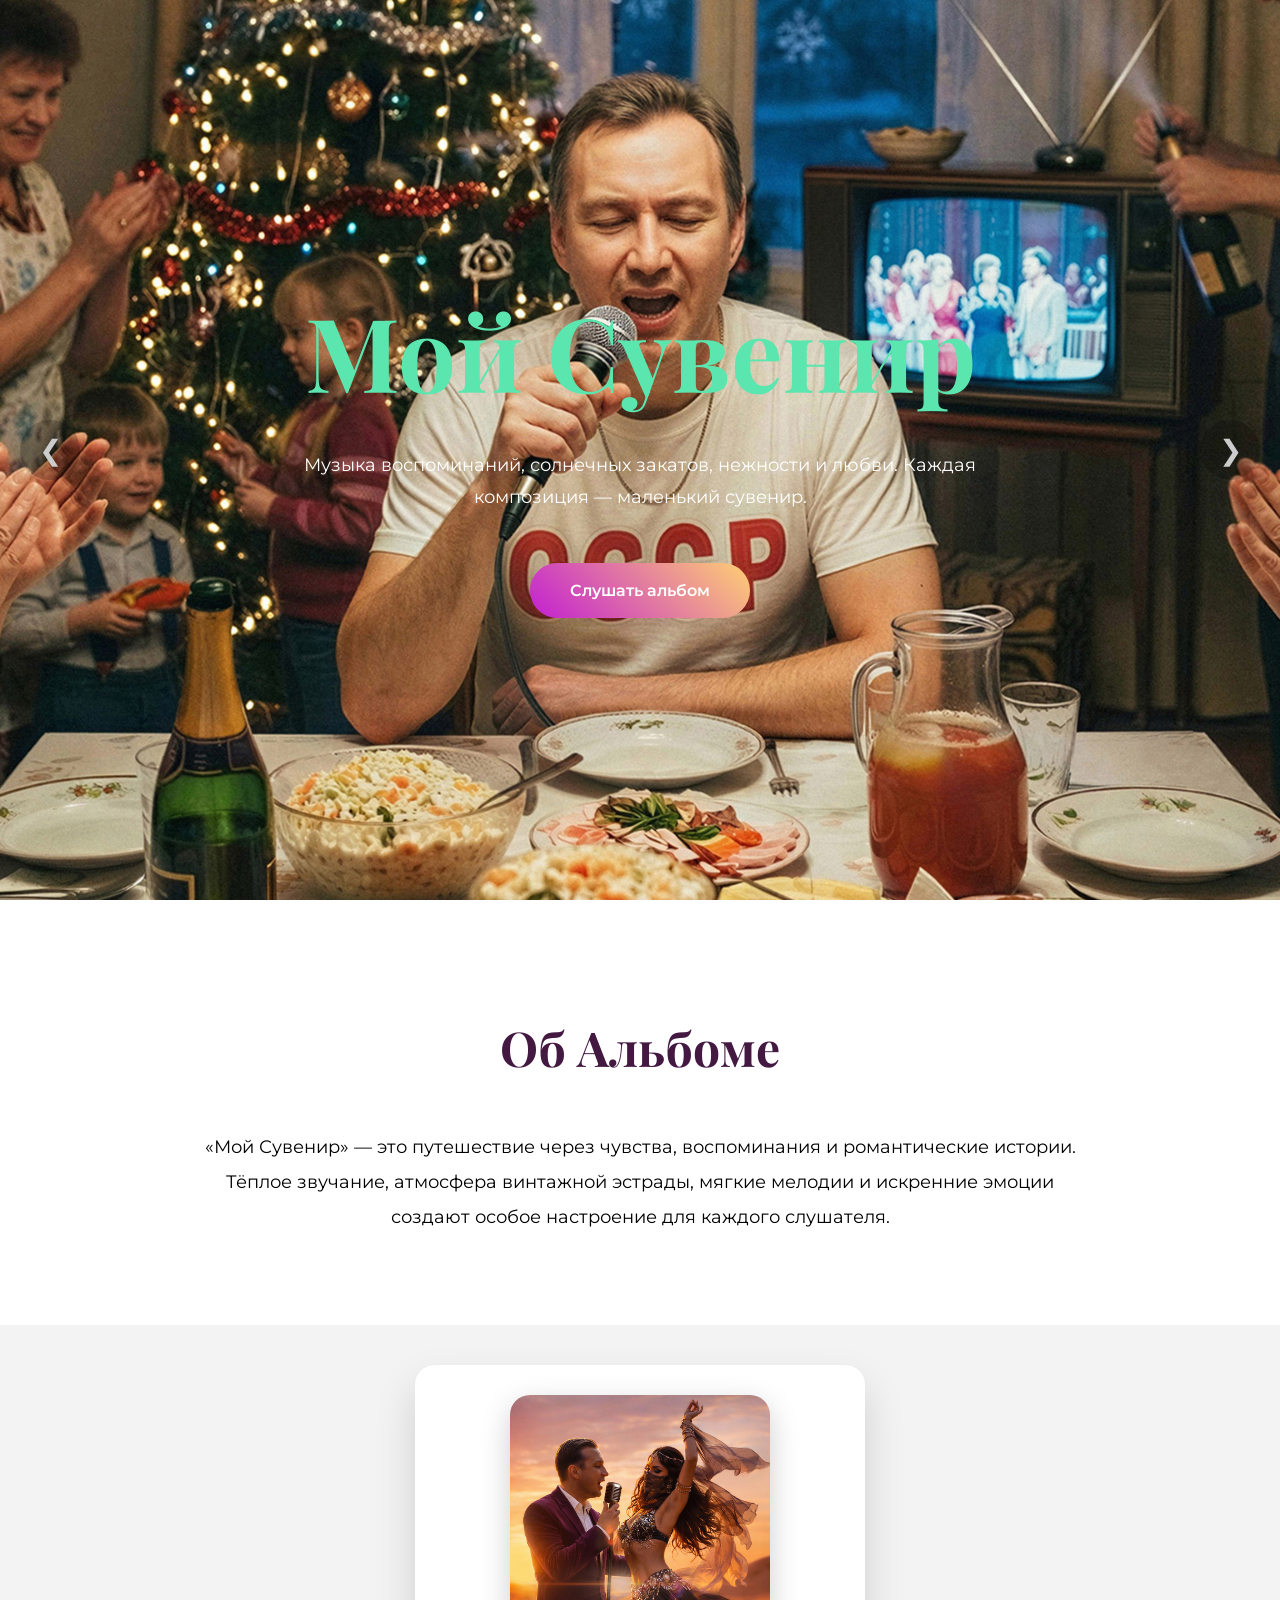
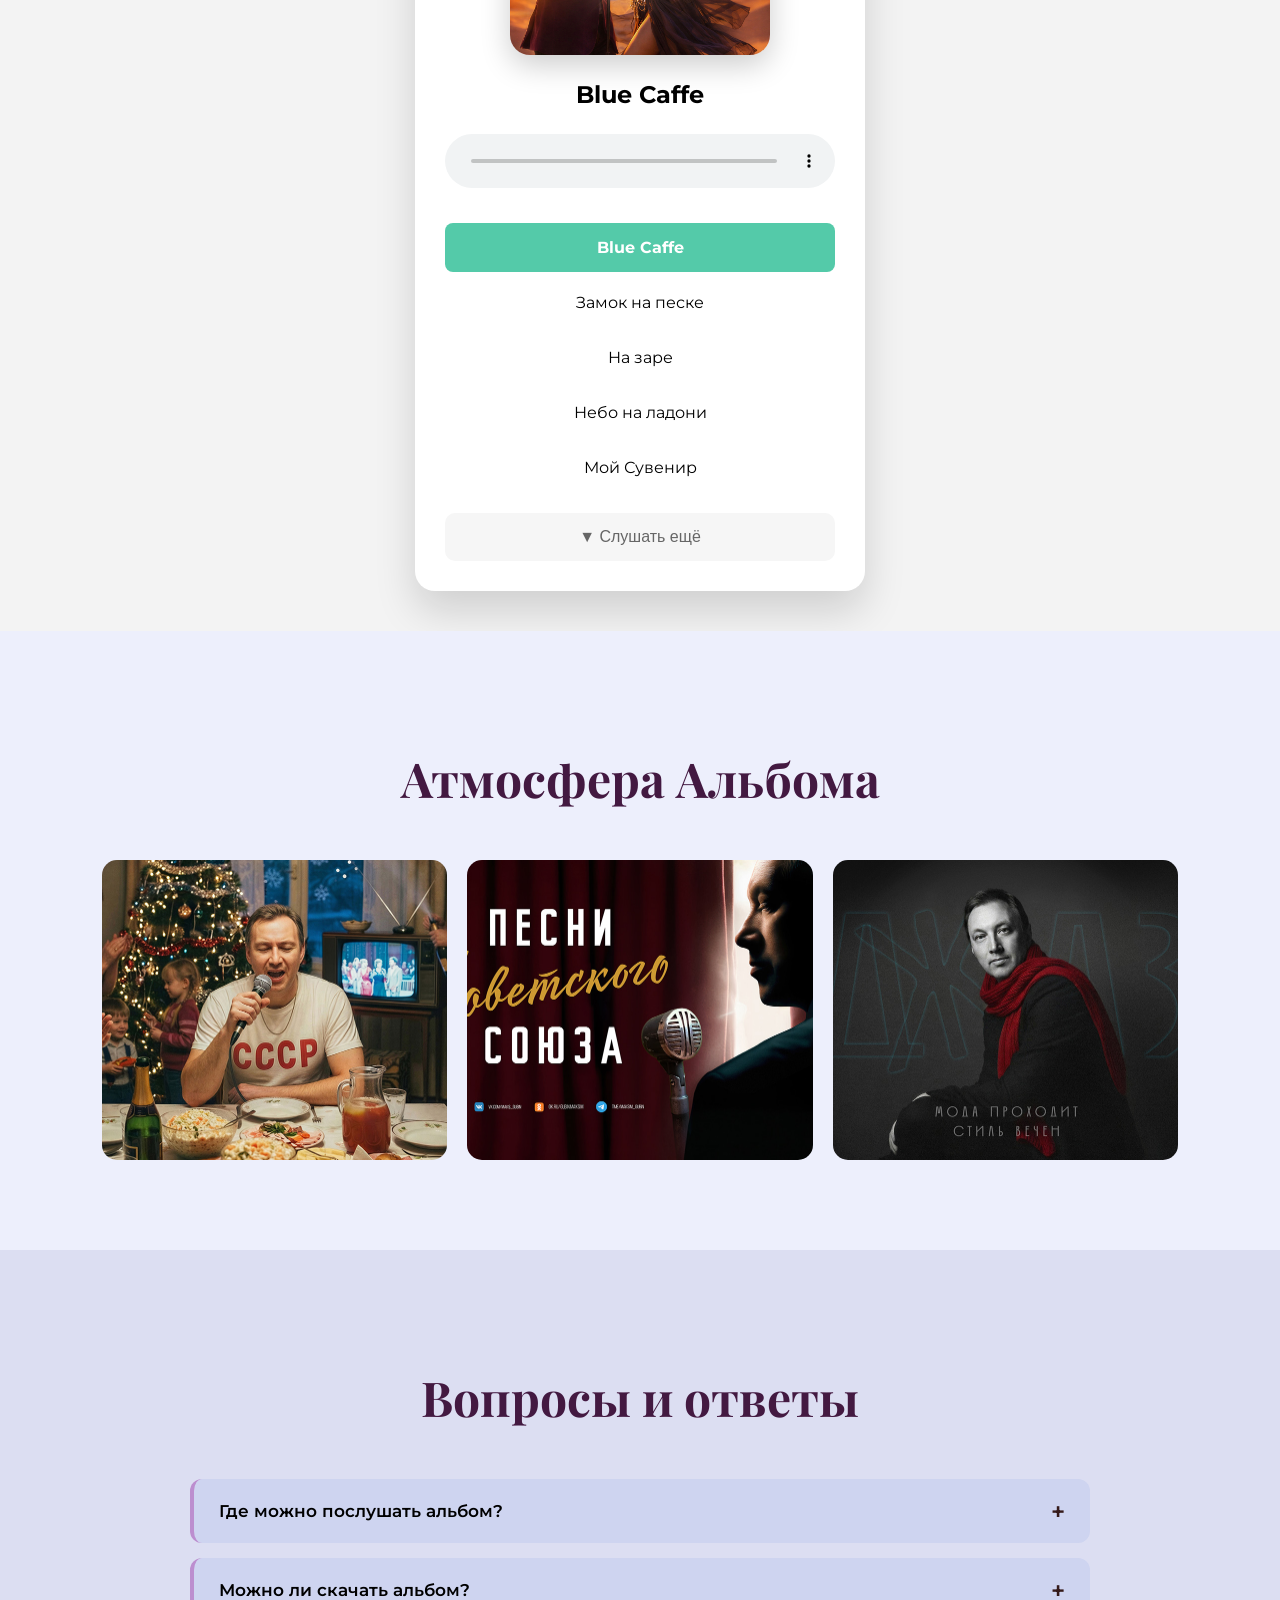
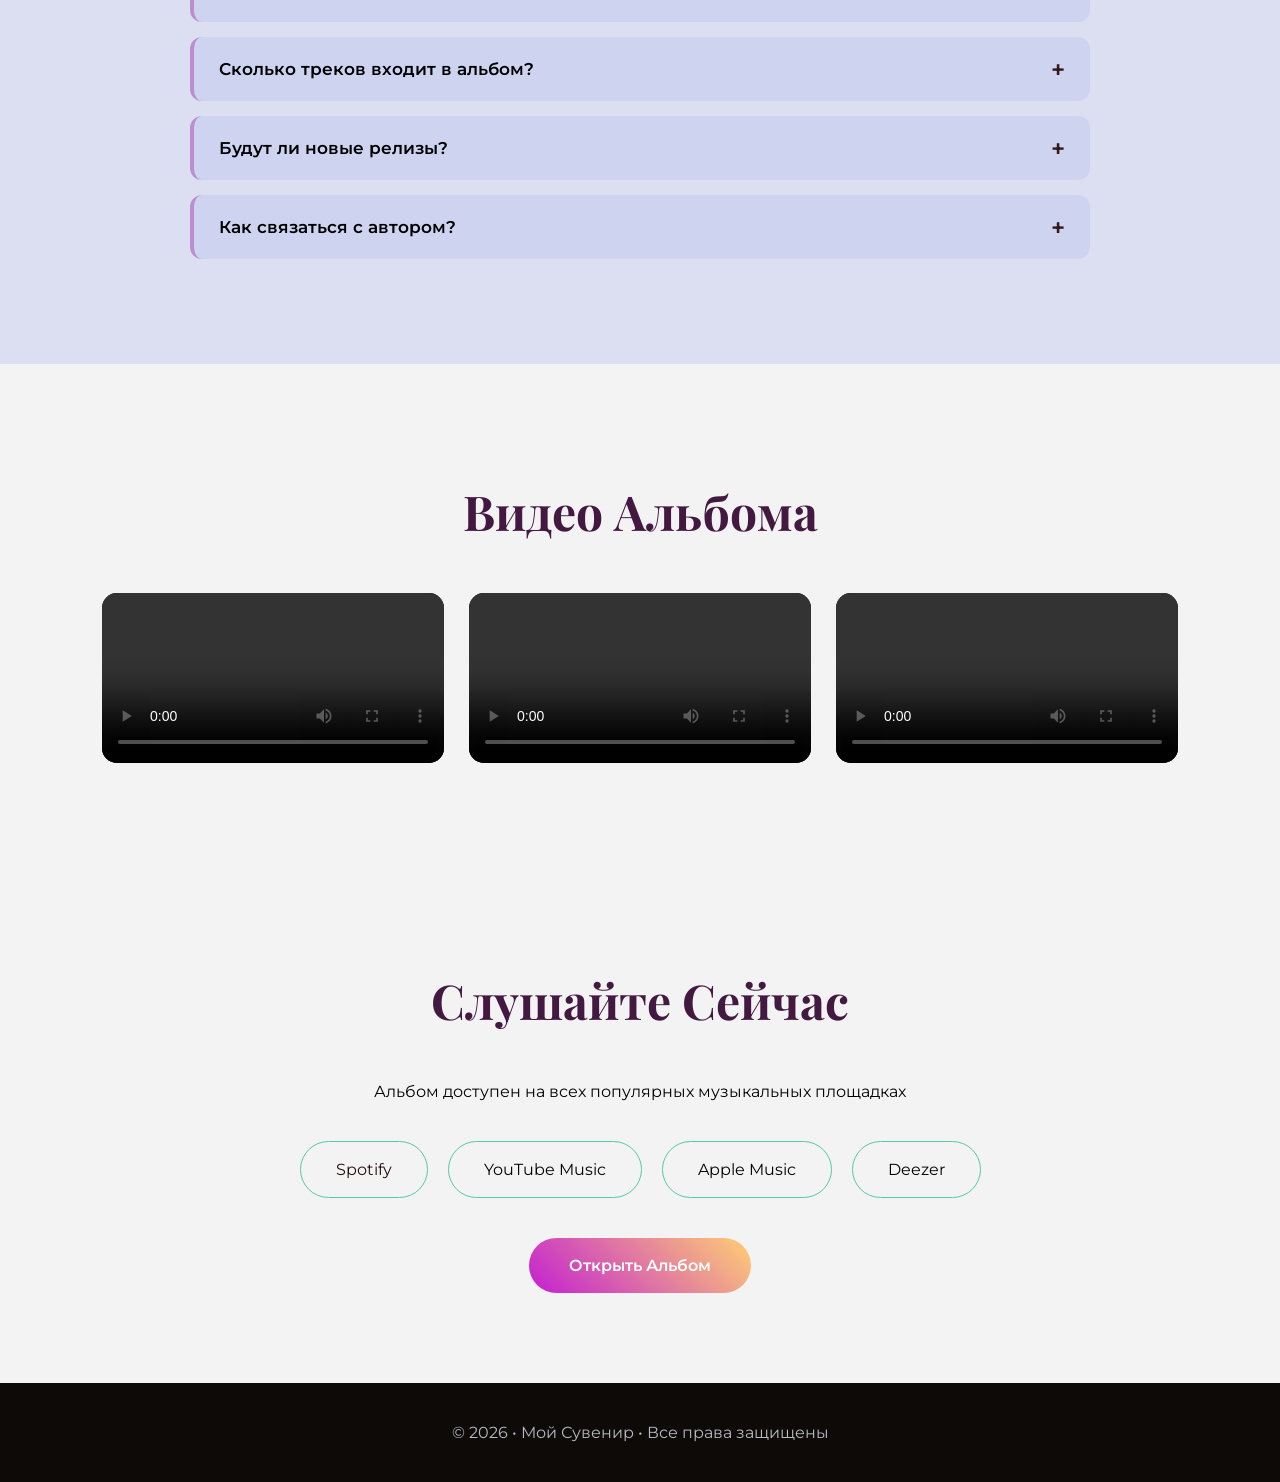
==== index.html @ 8902acbb "Add files via upload" ====
<!DOCTYPE html>
<html lang="ru">
<head>
<meta charset="UTF-8">
<meta name="viewport" content="width=device-width, initial-scale=1.0">
<title>Мой Сувенир — Музыкальный Альбом</title>

<link href="https://fonts.googleapis.com/css2?family=Playfair+Display:wght@400;700&family=Montserrat:wght@300;400;500&display=swap" rel="stylesheet">

<style>

*{
    margin:0;
    padding:0;
    box-sizing:border-box;
}

html{
    scroll-behavior:smooth;
}

body{
    font-family:'Montserrat', sans-serif;
    background: #f3f3f3;
    color: #000000;
    overflow-x:hidden;
}

a{
    text-decoration:none;
    color: #240d0d;
}

a:hover{
    color: #14100d;
}


/* HERO slide*/


.ihero{
    min-height:100vh;
    display:flex;
    align-items:center;
    justify-content:center;
    text-align:center;
    position:relative;
    background:
    linear-gradient(rgba(0,0,0,.05), rgba(0,0,0,.15)),
    background-size:cover;
    background-position:center;
}

.ihero-content{
    max-width:900px;
    padding:40px;
    animation:fadeUp 1.5s ease;
}

.hero-slider{
position:relative;
height:100vh;
overflow:hidden;
background:#000;
}

.slide{
position:absolute;
width:100%;
height:100%;
opacity:0;
transition:opacity 1s ease;
}

.slide.active{
opacity:1;
}

.slide img{
width:100%;
height:100%;
object-fit:cover;
}

.prev,
.next{
border-radius:50px;
position:absolute;
top:50%;
transform:translateY(-50%);
background:rgba(0,0,0,.2);
border:none;
color:#cccccc;
font-size:28px;
width:60px;
height:60px;
cursor:pointer;
z-index:10;
transition:.3s;

}

.prev:hover,
.next:hover{
background:rgba(0,0,0,.4);
}

.prev{
left:20px;
}

.next{
right:20px;
}

@media(max-width:768px){

}

/* HERO audio*/

body{

background:#f3f3f3;
margin:0;

}

.player{

width:100%;

max-width:450px;

margin:40px auto;

background:white;

border-radius:20px;

box-shadow:0 20px 40px rgba(0,0,0,.15);

padding:30px;

text-align:center;

}

.cover{

width:100%;

max-width:260px;

aspect-ratio:1;

margin:auto;

border-radius:20px;

overflow:hidden;

box-shadow:0 10px 30px rgba(0,0,0,.2);

}

.cover img{

width:100%;
height:100%;
object-fit:cover;

transform:scale(1);

transition:transform 1.5s ease;

}

/* Во время воспроизведения KEN Burn */

.cover img.play{

animation:zoom 10s ease-in-out infinite alternate;

}

@keyframes zoom{

0%{

transform:scale(1) translate(0,0);

}

100%{

transform:scale(1.15) translate(-1px,-6px);

}

}

h2{

margin:25px 0;

}

audio{

width:100%;

margin-bottom:25px;

}

#playlist{

list-style:none;

padding:0;

}

#playlist li{

padding:15px;

cursor:pointer;

border-radius:8px;

margin:6px 0;

transition:.3s;

}

#playlist li:hover{

background:#ececec;

}

#playlist li.active{

background:#54caa9;

color:white;

font-weight:bold;

}

/* Плейлист ещё */

.playlist-more{

max-height:0;

overflow:hidden;

transition:max-height .6s ease;

}

.playlist-more.open{

max-height:500px;

}

.more-btn{

width:100%;

margin-top:15px;

padding:15px;

border:none;

border-radius:10px;

background:#f6f6f6;

color:#666;

font-size:16px;

cursor:pointer;

transition:.3s;

}

.more-btn:hover{

background:#ba5ccf;

color:white;

}

.more-btn span{

display:inline-block;

transition:.35s;

}


/* HERO video*/

.hero{
    min-height:100vh;
    position:relative;
    display:flex;
    align-items:center;
    justify-content:center;
    overflow:hidden;
}

.hero-video{
    position:absolute;
    inset:0;
    width:100%;
    height:100%;
    object-fit:cover;
}

.hero-content{
    position:relative;
    z-index:2;
    text-align:center;
    max-width:900px;
    padding:20px;
}


.album-title{
    font-family:'Playfair Display', serif;
    font-size:clamp(3rem,8vw,7rem);
    color:#5ce6af;

}

.subtitle{
    margin-top:15px;
    font-size:1.3rem;
    letter-spacing:3px;
    color: #ffffff;
    text-transform:uppercase;
    opacity:.9;
}

.description{
    max-width:700px;
    margin:30px auto;
    color: #ffffff;
    line-height:1.8;
    font-size:1.1rem;
}

.btn{
    display:inline-block;
    margin-top:20px;
    padding:18px 40px;
    border-radius:50px;
    text-decoration:none;
    color:#fff;
    background:linear-gradient(45deg,#c21fd2,#ffcf73);
    transition:.3s;
    font-weight:600;
}

.btn:hover{
    transform:translateY(-3px);
    box-shadow:0 10px 25px rgba(255,208,116,.4);
}

section{
    padding:90px 8%;
}

.section-title{
    font-family:'Playfair Display', serif;
    font-size:3rem;
    text-align:center;
    color: #431941;
    margin-bottom:50px;
}

.about{
    background: #ffffff;
}

.about p{
    max-width:900px;
    margin:auto;
    text-align:center;
    line-height:2;
    font-size:1.1rem;
}


.gallery{
    background: #edeffc;
}

.gallery-grid{
    display:grid;
    grid-template-columns:repeat(auto-fit,minmax(280px,1fr));
    gap:20px;
}

.gallery-grid img{
    width:100%;
    height:300px;
    object-fit:cover;
    border-radius:15px;
    transition:.4s;
}

.gallery-grid img:hover{
    transform:scale(1.04);
}

.listen{
    text-align:center;
}

.platforms{
    margin-top:40px;
    display:flex;
    justify-content:center;
    gap:20px;
    flex-wrap:wrap;
}

.platform{
    padding:18px 35px;
    border:1px solid #54caa9;
    border-radius:50px;
    transition:.3s;
}

.platform:hover{
    background:#abe8df;
    color:#111;
}

.footer{
    text-align:center;
    padding:40px;
    background:#0d0a08;
    color:#b8bbc1;
}

.sun{
    position:absolute;
    width:500px;
    height:500px;
    border-radius:50%;
    background:radial-gradient(circle,#ffcf73,#d78020);
    filter:blur(50px);
    opacity:.25;
    top:50%;
    left:50%;
    transform:translate(-50%,-50%);
    animation:pulse 6s infinite;
}

@keyframes pulse{
    0%,100%{transform:translate(-50%,-50%) scale(1);}
    50%{transform:translate(-50%,-50%) scale(1.08);}
}

@keyframes fadeUp{
    from{
        opacity:0;
        transform:translateY(50px);
    }
    to{
        opacity:1;
        transform:translateY(0);
    }
}

/* FAQ */

.faq{
    background: #dcdef2;
}

.faq-container{
    max-width:900px;
    margin:0 auto;
}

.faq-item{
    margin-bottom:15px;
    background: #ced4f0;
    border-radius:12px;
    overflow:hidden;
    border-left: 4px solid #bc8ecf;
}

.faq-item summary{
    cursor:pointer;
    padding:22px 25px;
    font-size:1.05rem;
    font-weight:600;
    list-style:none;
    position:relative;
}

.faq-item summary::-webkit-details-marker{
    display:none;
}

.faq-item summary::after{
    content:"+";
    position:absolute;
    right:25px;
    top:50%;
    transform:translateY(-50%);
    font-size:1.5rem;
    color: #351a1a;
}

.faq-item[open] summary::after{
    content:"−";
}

.faq-item p{
    padding:0 25px 25px;
    line-height:1.8;
    color: #000000;
}

/* VIDEO GALLERY */

.video-gallery{
    background:var(--bg);
}

.video-grid{
    display:grid;
    grid-template-columns:
    repeat(auto-fit,minmax(300px,1fr));
    gap:25px;
}

.video-grid video{
    width:100%;
    border-radius:15px;
    background:black;
}
@media(max-width:768px){
    .section-title{
        font-size:2.3rem;
    }

    .track{
        flex-direction:column;
        gap:8px;
    }
}

::selection {
  background: #d264e447;
  color: #000;
}

</style>
</head>
<body>

<div class="hero-slider">

    <div class="slide active">
        <img src="photo1.jpg" alt="">
    </div>

    <div class="slide">
        <img src="photo2.jpg" alt="">
    </div>

    <div class="slide">
        <img src="photo3.jpg" alt="">
    </div>
	

<header class="ihero">   

    <div class="ihero-content">
        <h1 class="album-title">Мой Сувенир</h1>

        <p class="description">
            Музыка воспоминаний, солнечных закатов,
            нежности и любви. Каждая композиция —
            маленький сувенир.
        </p>

        <a href="#player" class="btn">Слушать альбом</a>
    </div>
</header>

    <button class="prev">&#10094;</button>
    <button class="next">&#10095;</button>

</div>


<section class="about">
    <h2 class="section-title">Об Альбоме</h2>

    <p>
        «Мой Сувенир» — это путешествие через чувства,
        воспоминания и романтические истории.
        Тёплое звучание, атмосфера винтажной эстрады,
        мягкие мелодии и искренние эмоции создают
        особое настроение для каждого слушателя.
    </p>
</section>


<div class="player" id="player">

<div class="cover">
<img id="cover" src="cover1.jpg">
</div>

<h2 id="title">Blue Caffe</h2>

<audio id="audio" controls></audio>

<ul id="playlist">

<li class="active">Blue Caffe</li>
<li>Замок на песке</li>
<li>На заре</li>
<li>Небо на ладони</li>
<li>Мой Сувенир</li>

<ul id="playlist2" class="playlist-more">

<li>Песня 6</li>
<li>Песня 7</li>
<li>Песня 8</li>

</ul>

<button id="togglePlaylist" class="more-btn">
▼ Слушать ещё
</button>
</ul>

</div>

<script>

function initPlayer(){

const songs=[

{
title:"Blue Caffe",
file:"song1.mp3",
cover:"cover1.jpg"
},

{
title:"Замок на песке",
file:"song2.mp3",
cover:"cover2.jpg"
},

{
title:"На заре",
file:"song3.mp3",
cover:"cover3.jpg"
},

{
title:"Небо на ладони",
file:"song4.mp3",
cover:"cover4.jpg"
},

{
title:"Мой Сувенир",
file:"song5.mp3",
cover:"cover5.jpg"
},

{
title:"Песня 6",
file:"song6.mp3",
cover:"cover6.jpg"
},
{
title:"Песня 7",
file:"song7.mp3",
cover:"cover7.jpg"
},
{
title:"Песня 8",
file:"song8.mp3",
cover:"cover8.jpg"
},


];

const audio=document.getElementById("audio");
const cover=document.getElementById("cover");
const title=document.getElementById("title");
const list=document.querySelectorAll("#playlist li");

let current=0;

function loadSong(i){

current=i;

audio.src=songs[i].file;

cover.src=songs[i].cover;

title.innerHTML=songs[i].title;

list.forEach(li=>li.classList.remove("active"));

list[i].classList.add("active");

}

list.forEach((li,i)=>{

li.onclick=()=>{

loadSong(i);

audio.play();

}

});

audio.onplay = () => {
    cover.classList.add("play");
};

audio.onpause = () => {
    cover.classList.remove("play");
};

audio.onended = () => {
    cover.classList.remove("play");

    current++;

    if(current >= songs.length){
        current = 0;
    }

    loadSong(current);
    audio.play();
};

}

const btn=document.getElementById("togglePlaylist");
const list=document.getElementById("playlist2");

btn.onclick=function(){

list.classList.toggle("open");

if(list.classList.contains("open")){

btn.innerHTML="▲ Свернуть";

}else{

btn.innerHTML="▼ Слушать ещё";

}

}


initPlayer();

</script>

<section class="gallery">
    <h2 class="section-title">Атмосфера Альбома</h2>

    <div class="gallery-grid">

        <img src="photo_1.jpg?auto=format&fit=crop&w=900&q=80">

        <img src="photo_2.jpg?auto=format&fit=crop&w=900&q=80">

        <img src="photo_3.jpg?auto=format&fit=crop&w=900&q=80">

    </div>
</section>


<section class="faq">
    <h2 class="section-title">Вопросы и ответы</h2>

    <div class="faq-container">

        <details class="faq-item">
            <summary>Где можно послушать альбом?</summary>
            <p>
                Альбом доступен на Spotify, YouTube Music,
                Apple Music, Deezer и других музыкальных площадках.
            </p>
        </details>

        <details class="faq-item">
            <summary>Можно ли скачать альбом?</summary>
            <p>
                Да, на поддерживаемых музыкальных сервисах
                доступна возможность покупки и скачивания.
            </p>
        </details>

        <details class="faq-item">
            <summary>Сколько треков входит в альбом?</summary>
            <p>
                В стандартное издание входит несколько оригинальных
                композиций. Полный список указан в разделе «Трек-лист».
            </p>
        </details>

        <details class="faq-item">
            <summary>Будут ли новые релизы?</summary>
            <p>
                Следите за новостями и обновлениями на официальных
                страницах проекта.
            </p>
        </details>

        <details class="faq-item">
            <summary>Как связаться с автором?</summary>
            <p>
                Используйте форму обратной связи или ссылки
                на социальные сети внизу страницы.
            </p>
        </details>

    </div>
</section>


<!-- ВИДЕОГАЛЕРЕЯ -->

<section class="video-gallery">

<h2 class="section-title">
Видео Альбома
</h2>

<div class="video-grid">

    <video controls>
        <source src="gallery01.mp4" type="video/mp4">
    </video>

    <video controls>
        <source src="gallery02.mp4" type="video/mp4">
    </video>

    <video controls>
        <source src="gallery03.mp4" type="video/mp4">
    </video>

</div>

</section>

<!-- ПОДПИСКА -->

<section class="listen" id="listen">
    <h2 class="section-title">Слушайте Сейчас</h2>

    <p>
        Альбом доступен на всех популярных музыкальных площадках
    </p>

    <div class="platforms">
        <a href="#" class="platform">Spotify</a>
        <div class="platform">YouTube Music</div>
        <div class="platform">Apple Music</div>
        <div class="platform">Deezer</div>
    </div>

    <a href="#" class="btn" style="margin-top:40px;">
        Открыть Альбом
    </a>
</section>

<footer class="footer">
    © 2026 • Мой Сувенир • Все права защищены
</footer>

<script>

function initSlider(){

const slides=document.querySelectorAll(".slide");

let current=0;

function showSlide(index){

slides.forEach(slide=>slide.classList.remove("active"));

slides[index].classList.add("active");

}

document.querySelector(".next").onclick=()=>{

current++;

if(current>=slides.length){

current=0;

}

showSlide(current);

}

document.querySelector(".prev").onclick=()=>{

current--;

if(current<0){

current=slides.length-1;

}

showSlide(current);

}

setInterval(()=>{

current++;

if(current>=slides.length){

current=0;

}

showSlide(current);

},5000);

}

initSlider();

</script>



</body>
</html>
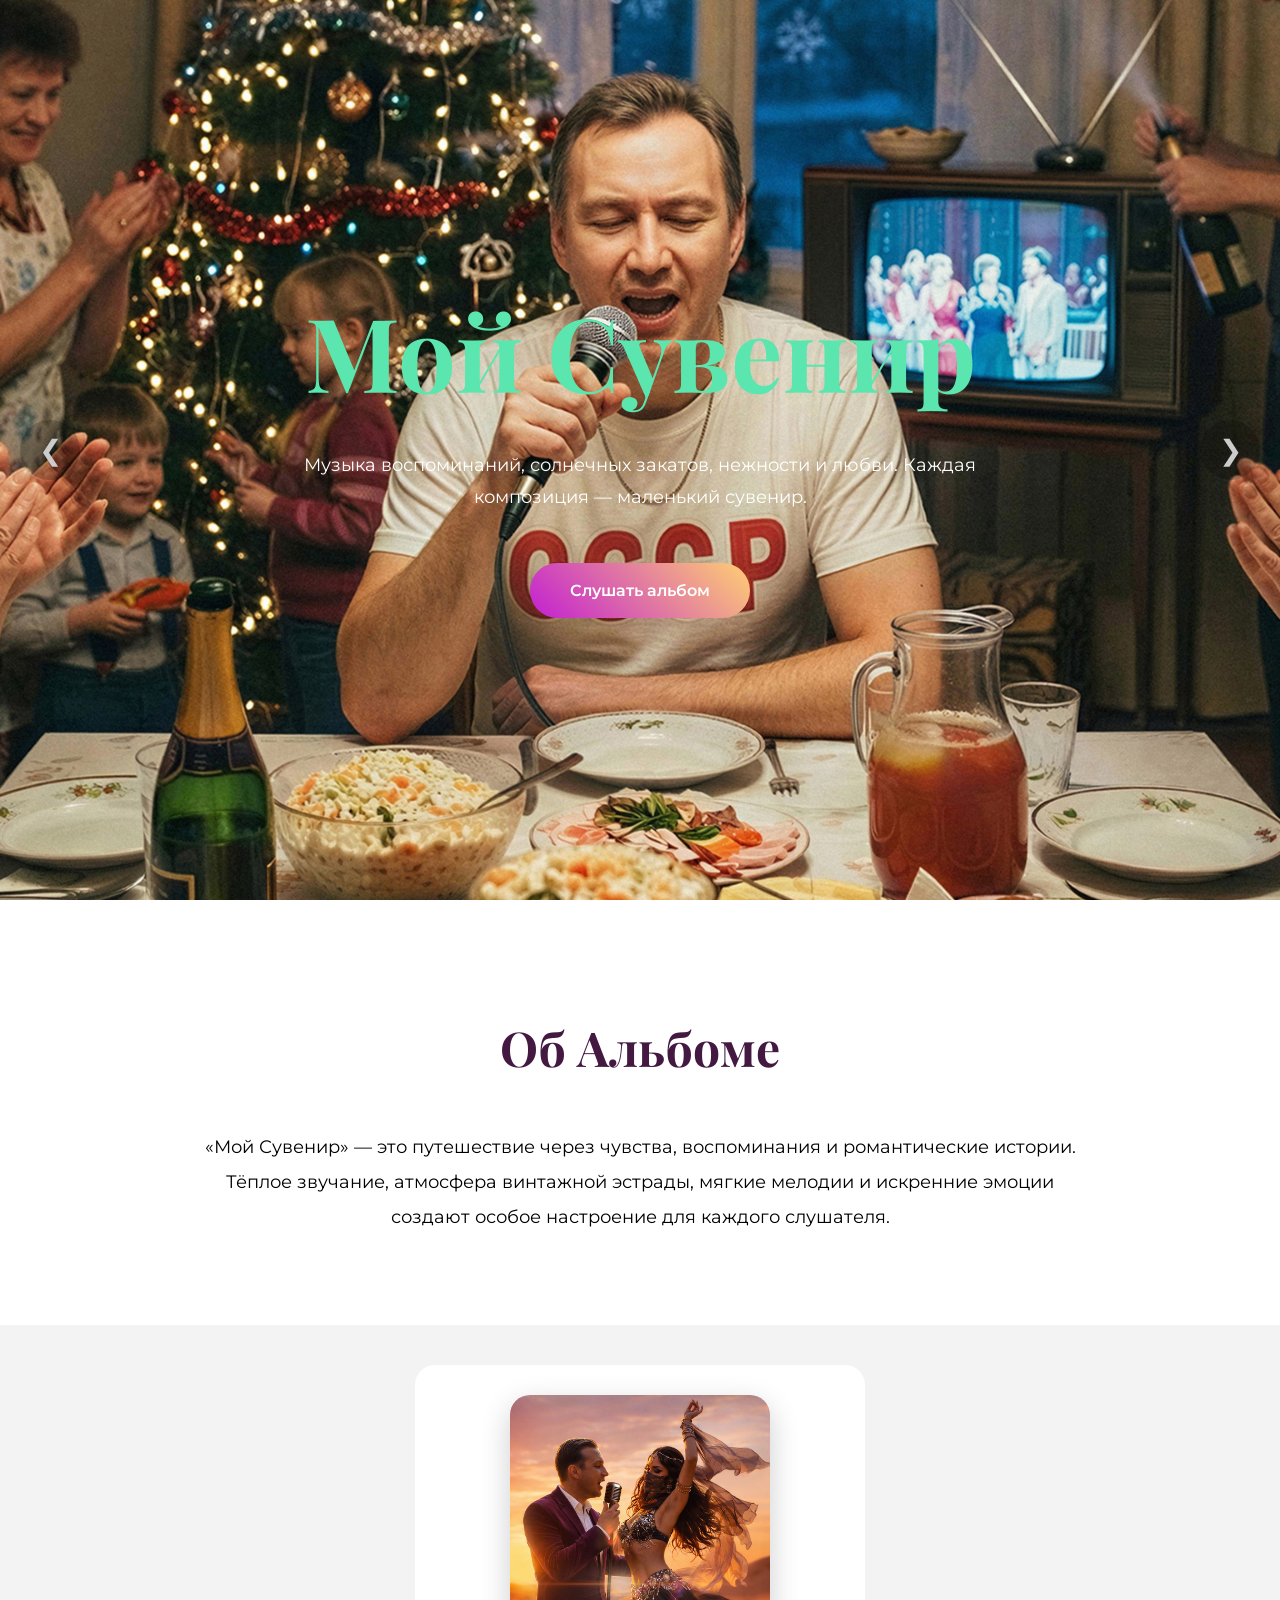
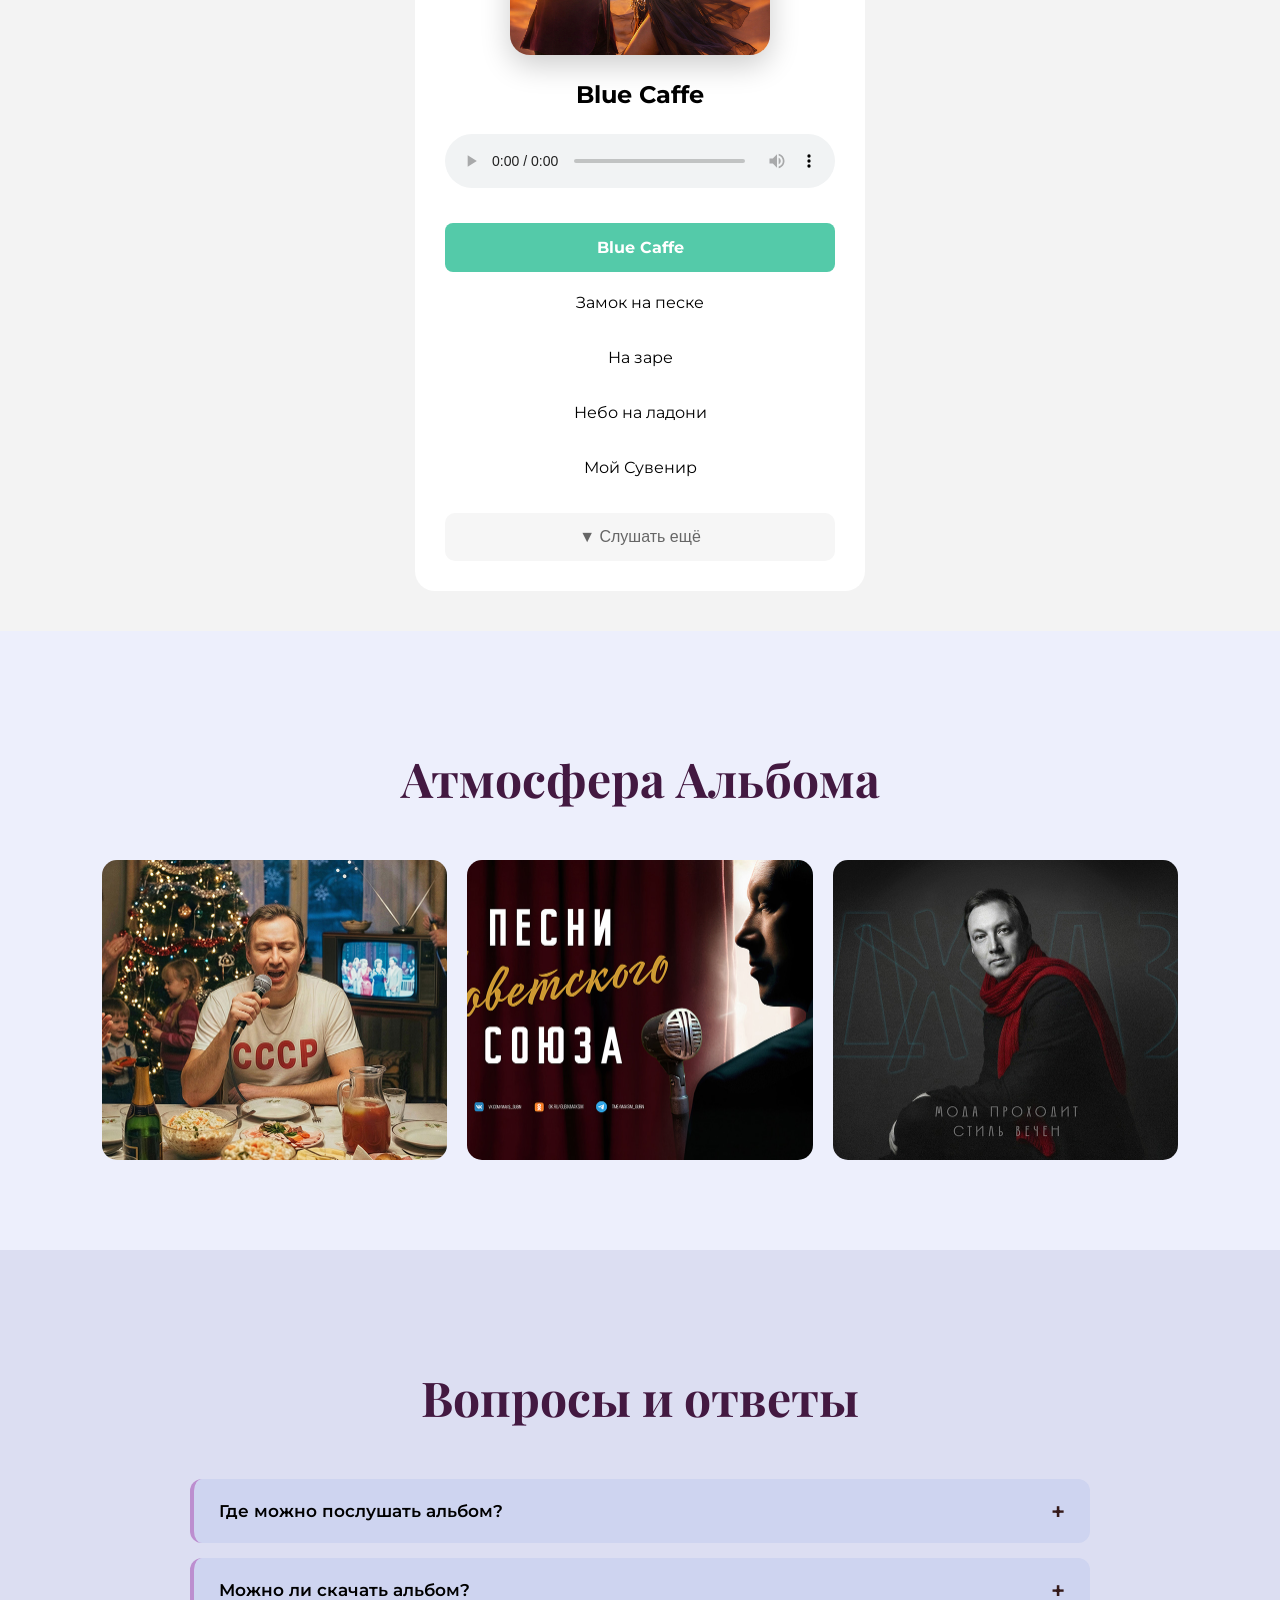
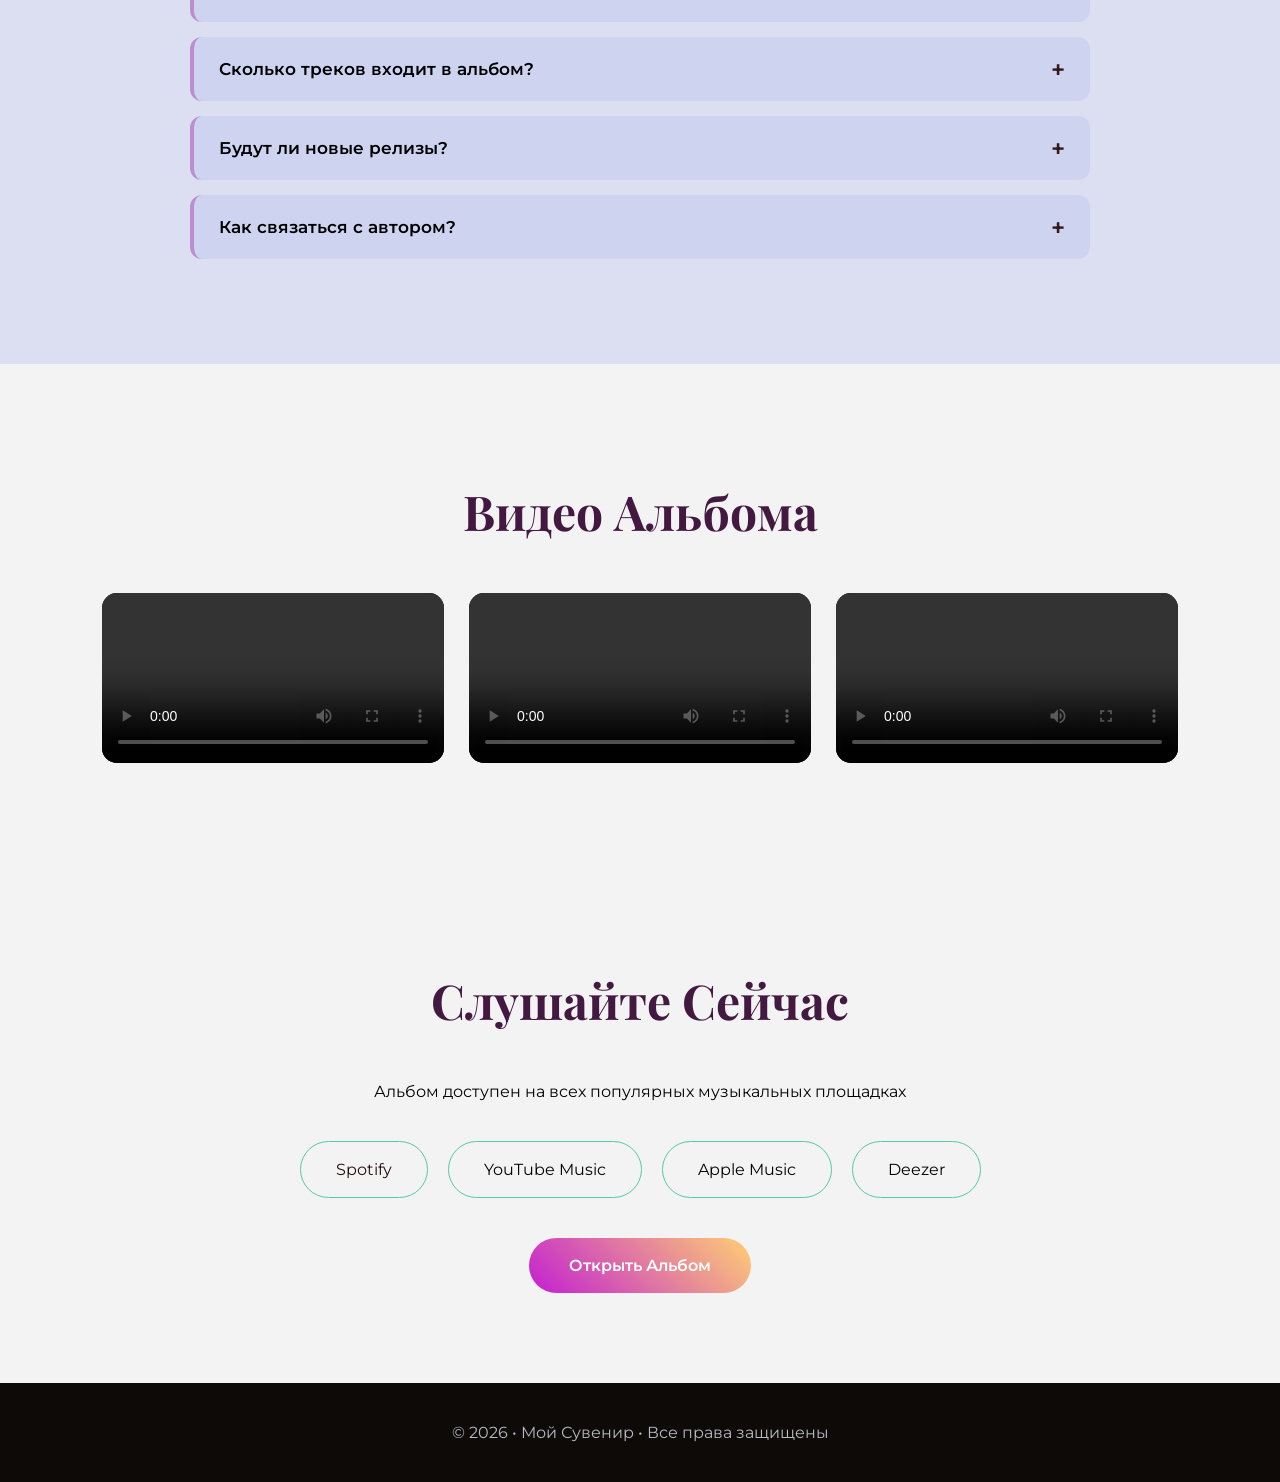
==== commit 93deccb3: "Add files via upload" ====
--- a/index.html
+++ b/index.html
@@ -140,7 +140,11 @@
 
 border-radius:20px;
 
+/* Shadow box ----
+
 box-shadow:0 20px 40px rgba(0,0,0,.15);
+
+----*/
 
 padding:30px;
 
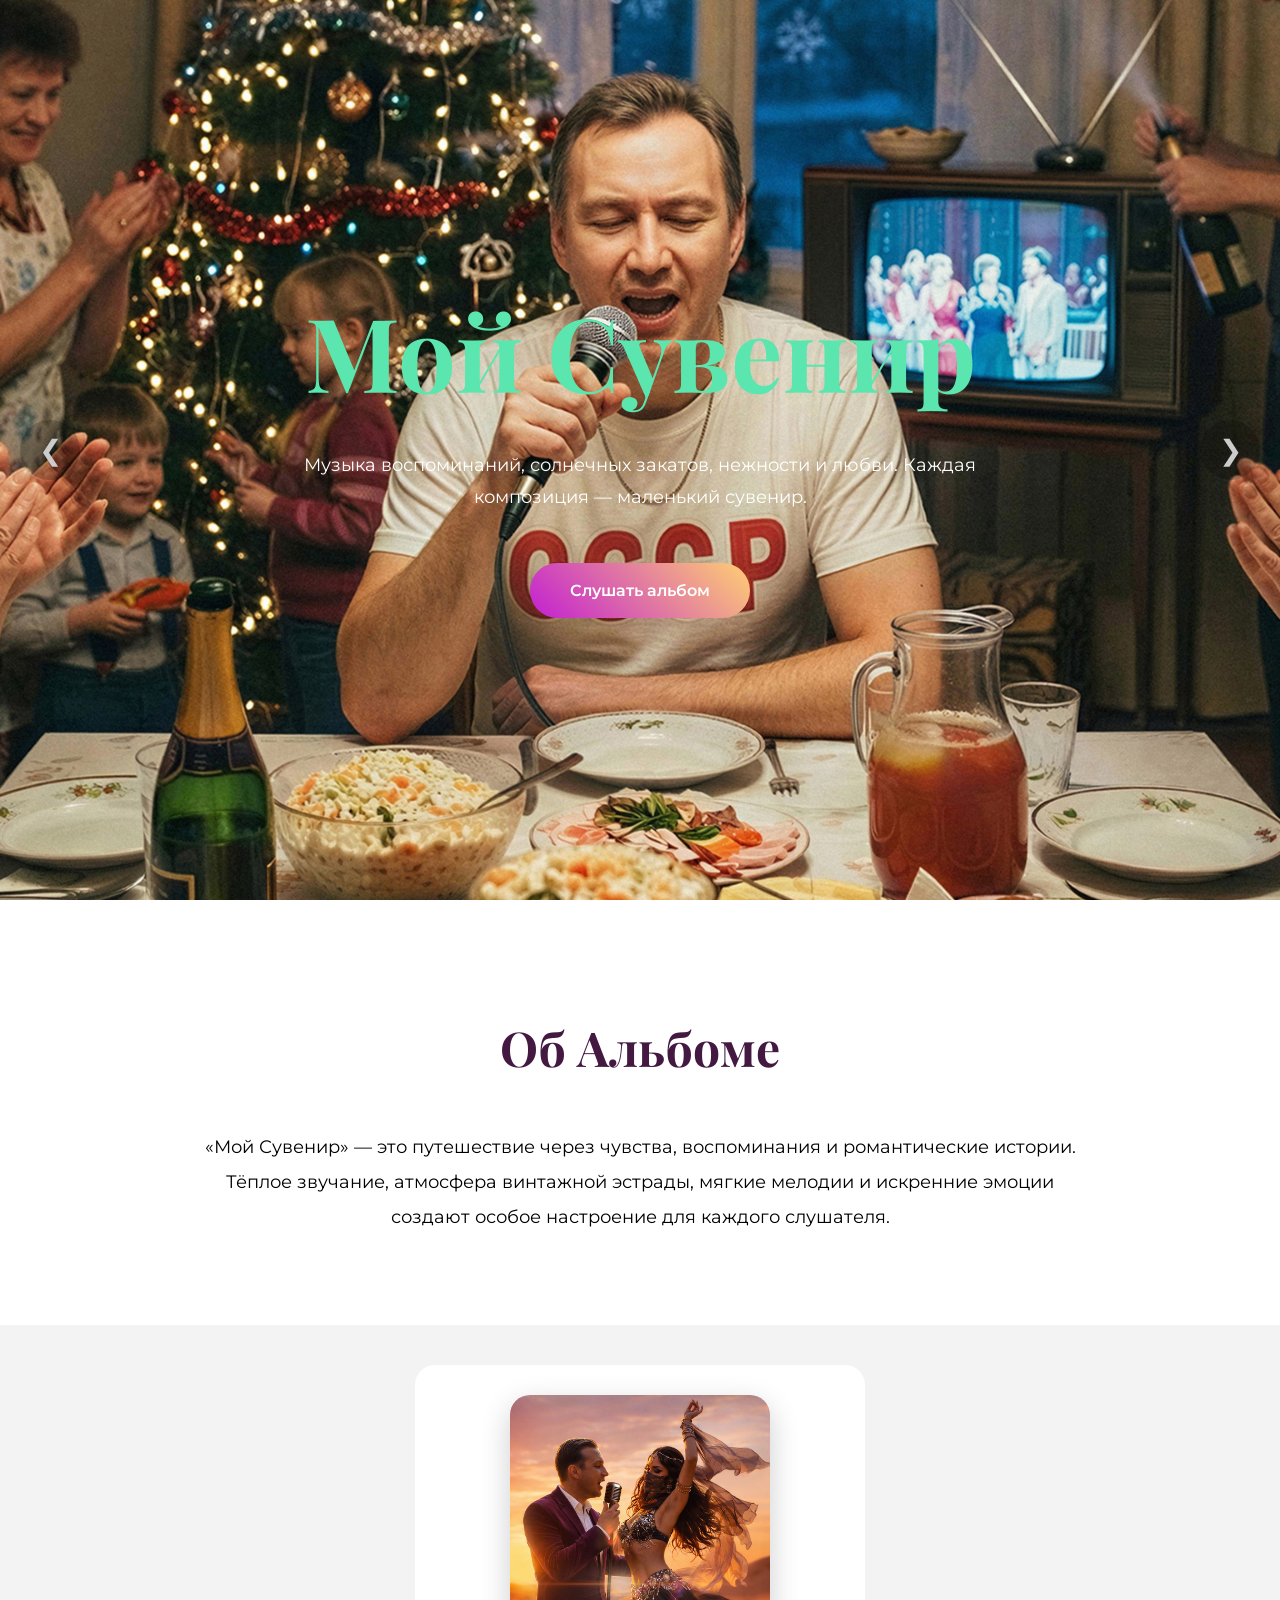
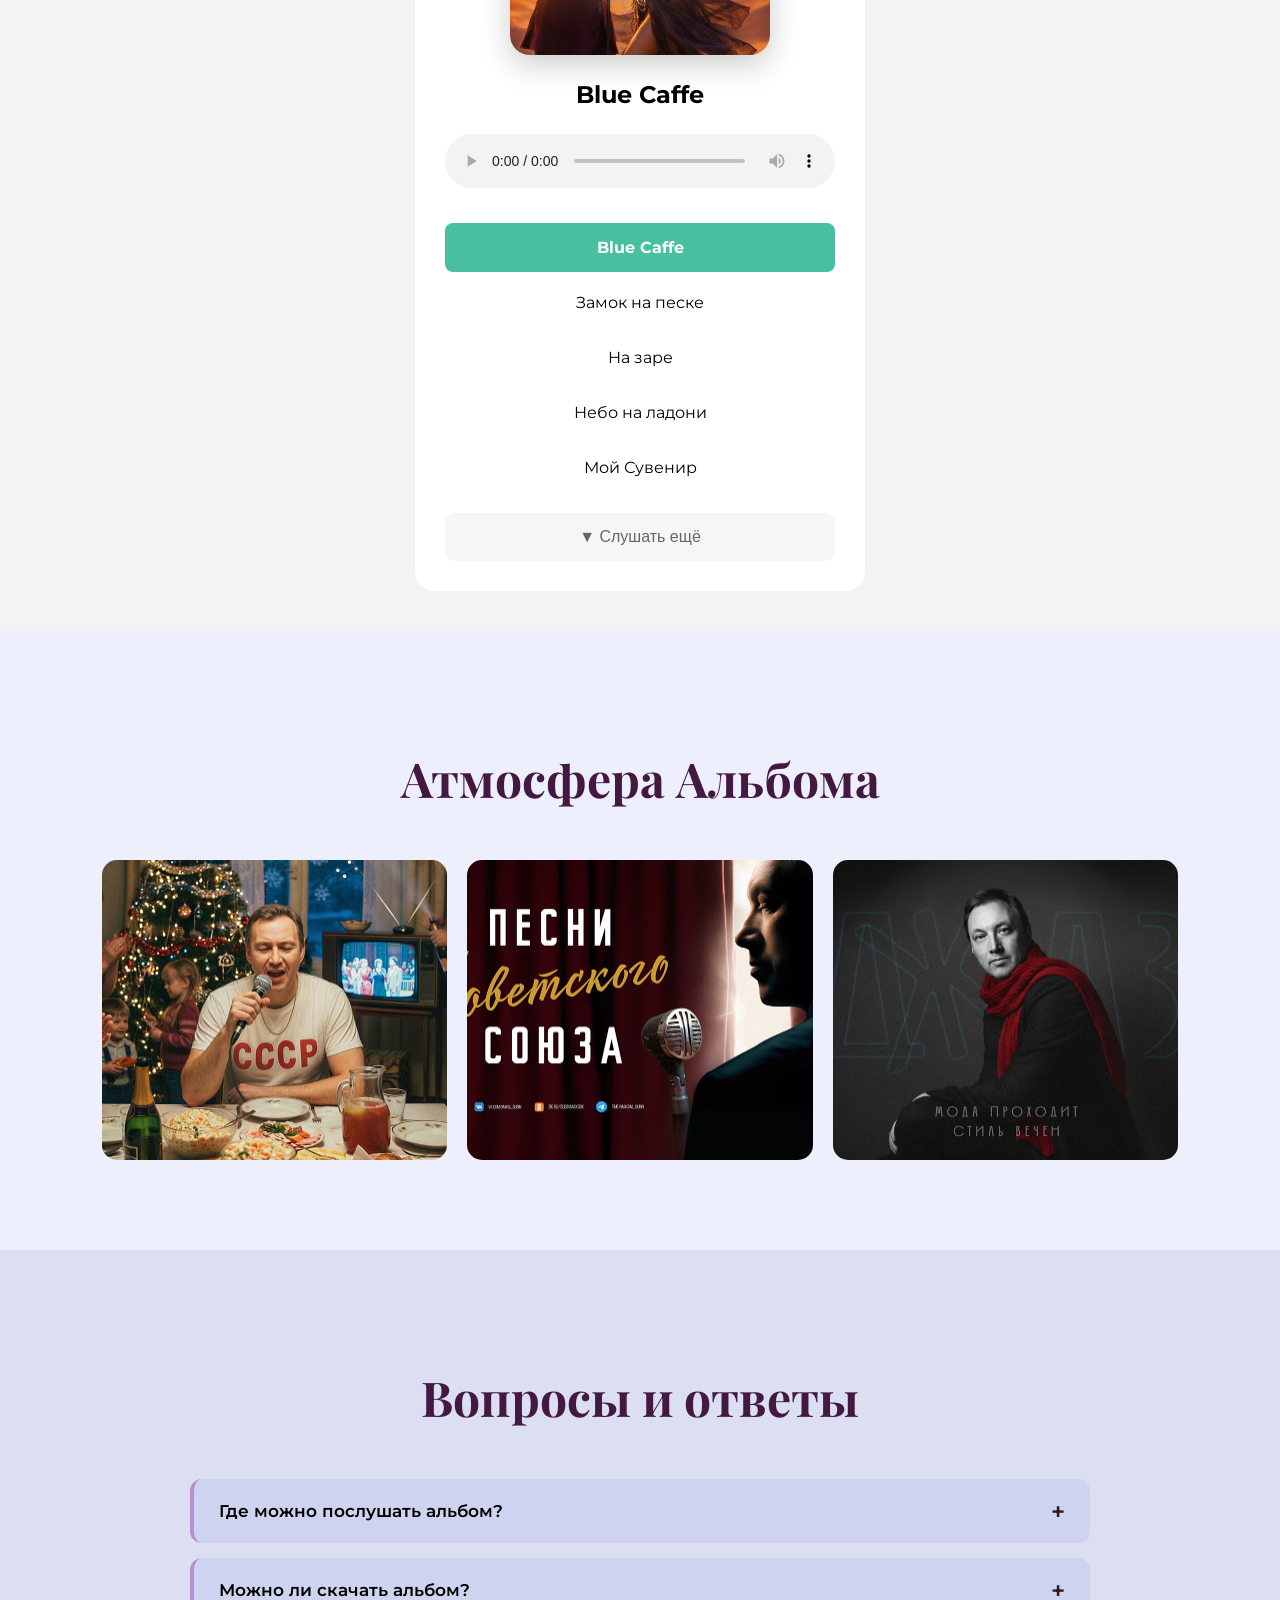
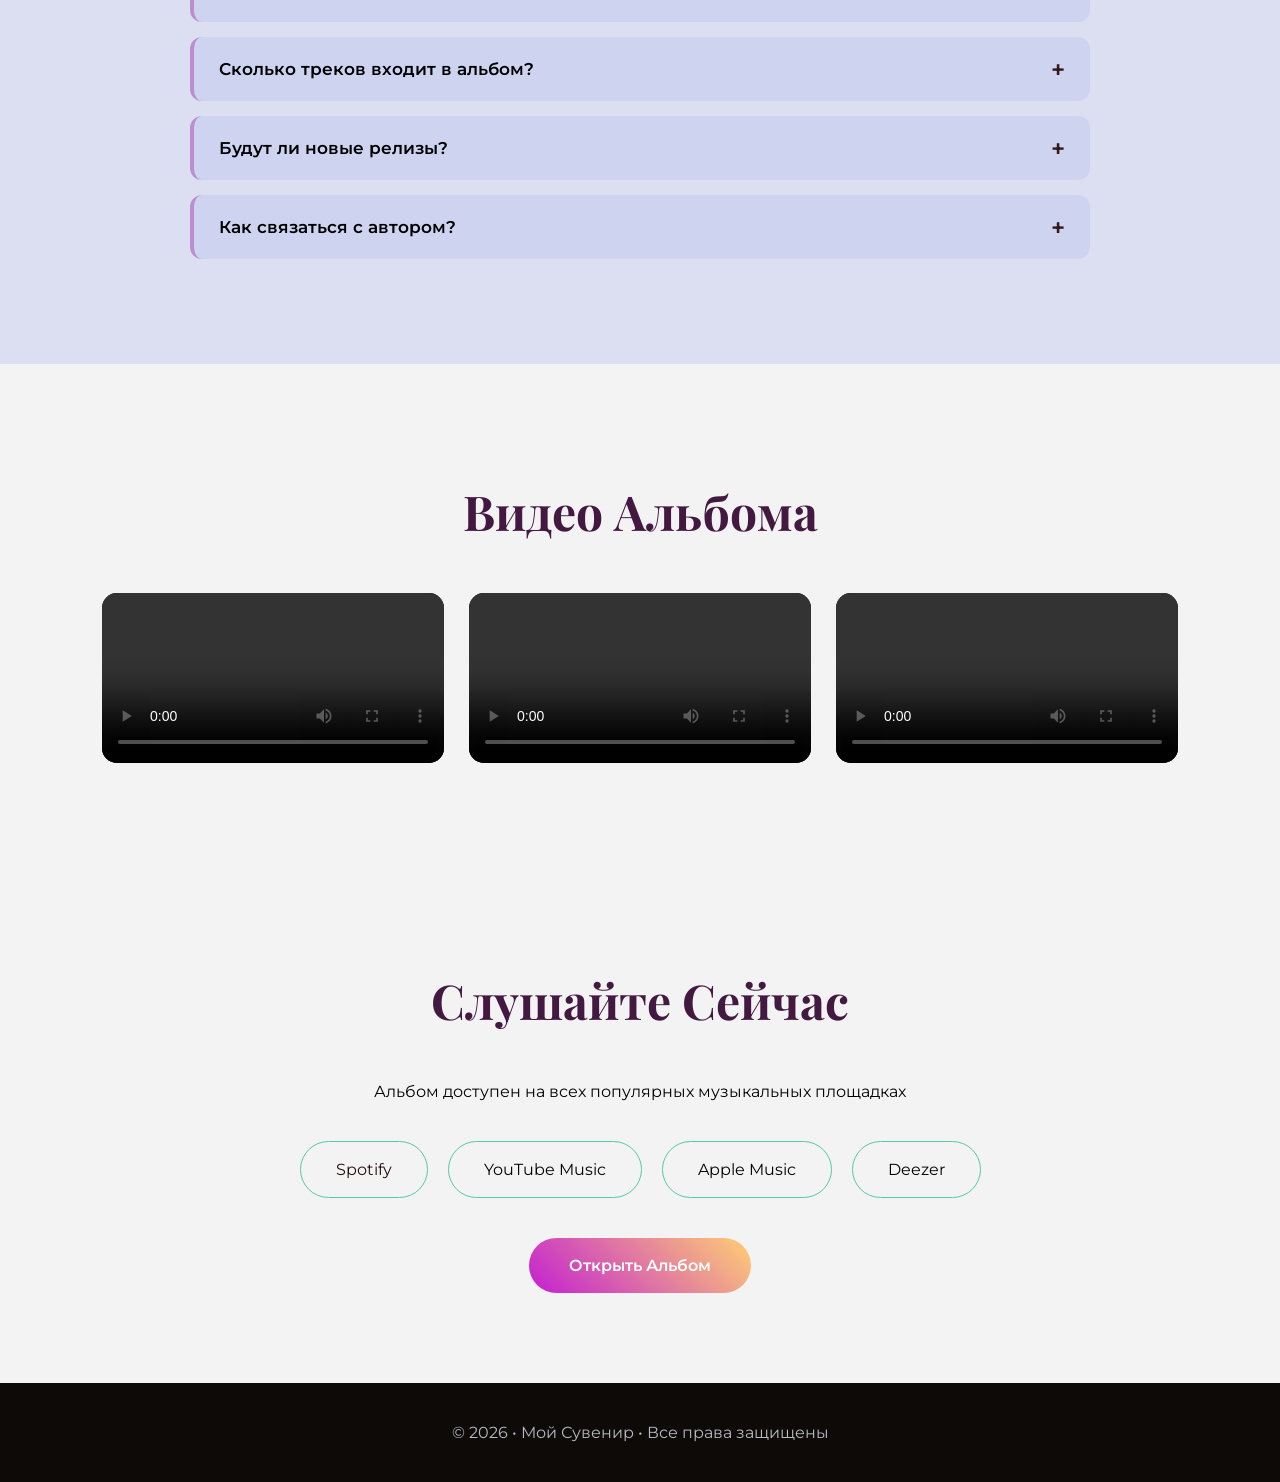
==== commit 671afa58: "Add files via upload" ====
--- a/index.html
+++ b/index.html
@@ -173,7 +173,9 @@
 .cover img{
 
 width:100%;
+
 height:100%;
+
 object-fit:cover;
 
 transform:scale(1);
@@ -250,7 +252,7 @@
 
 #playlist li.active{
 
-background:#54caa9;
+background:#48c09f;
 
 color:white;
 
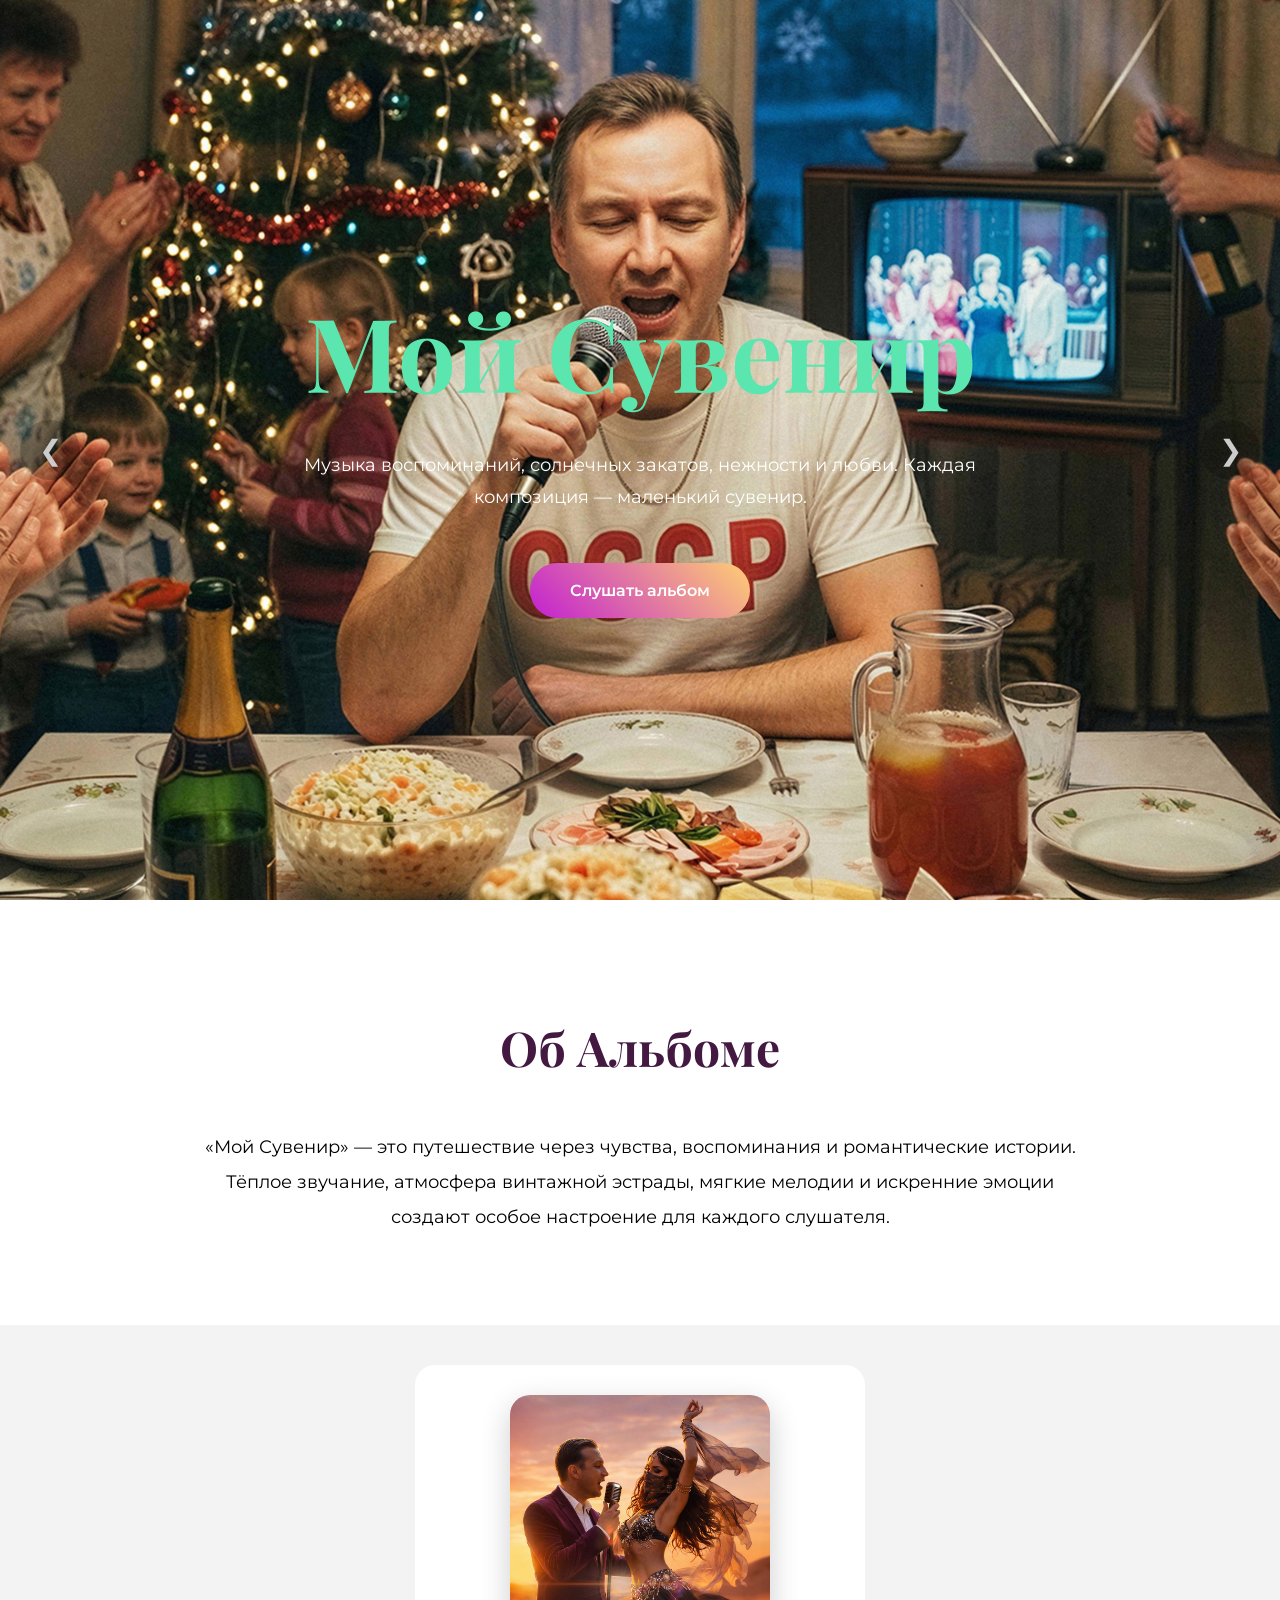
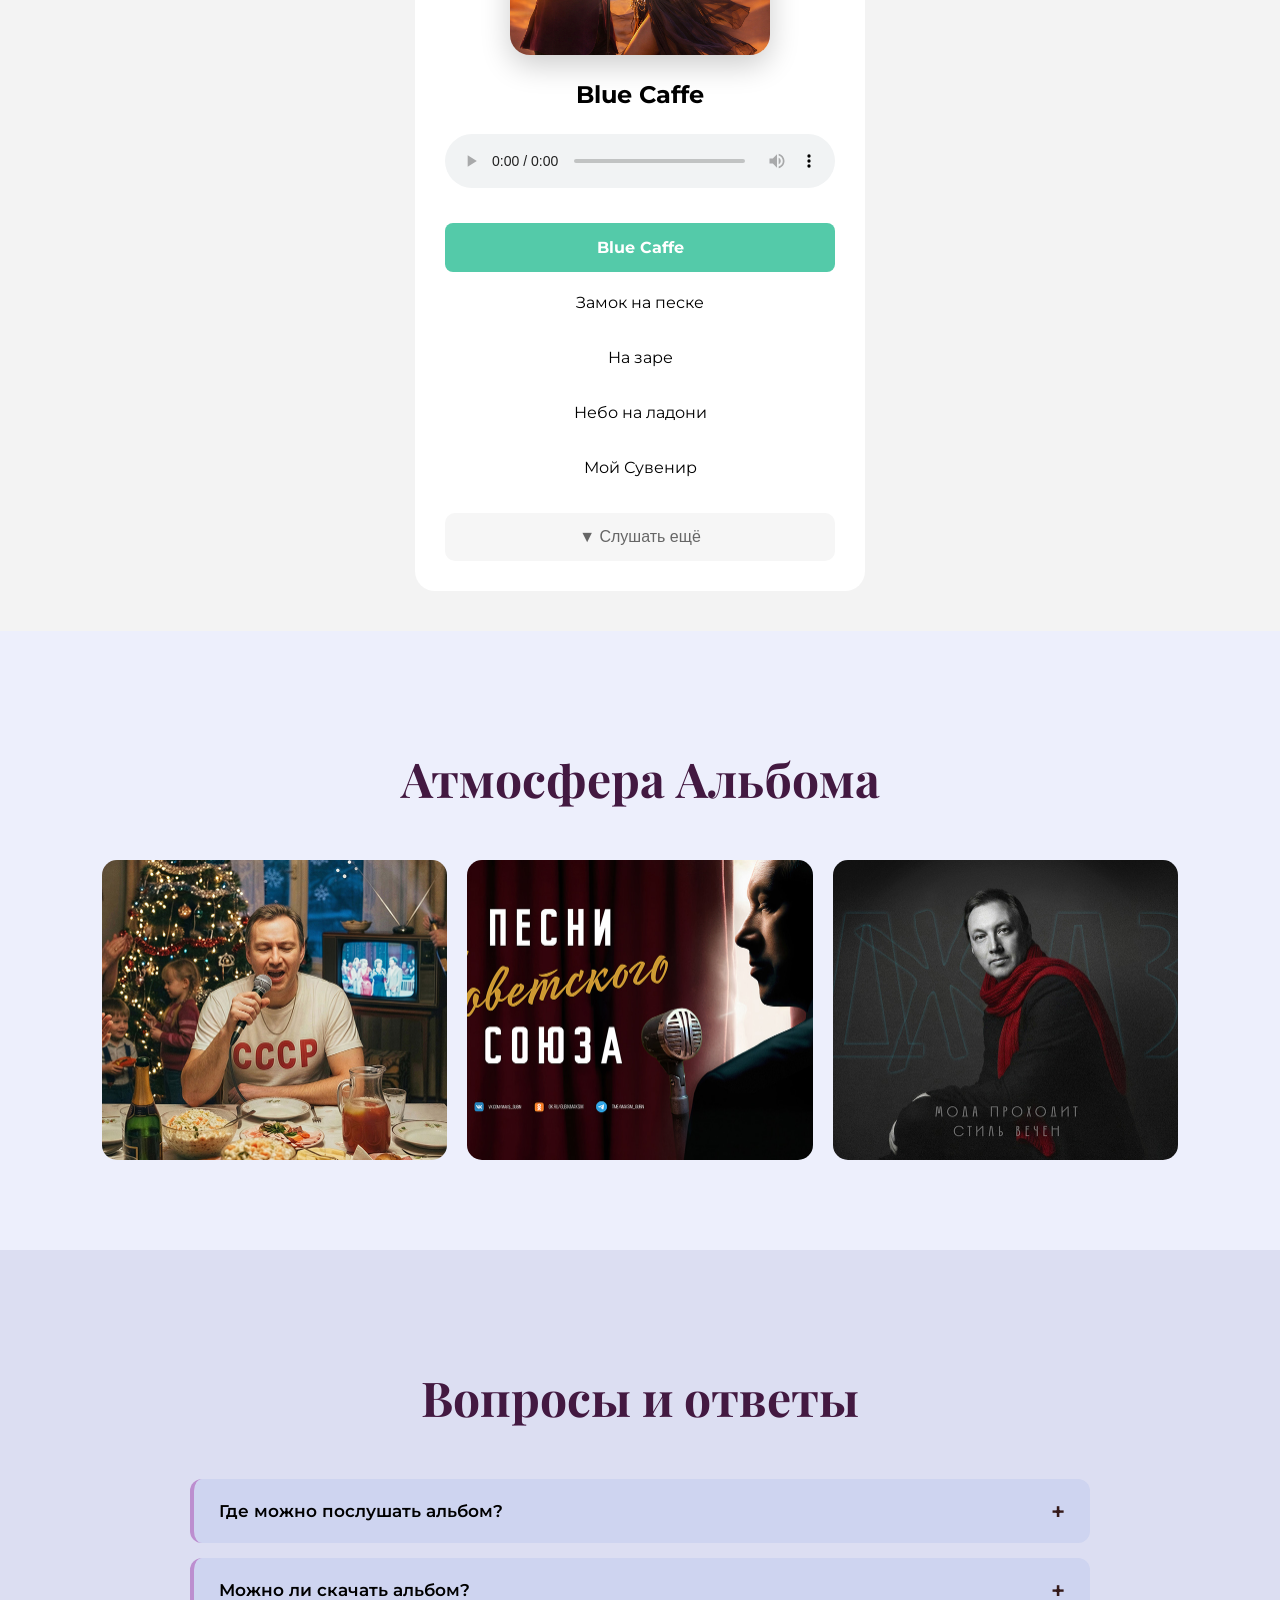
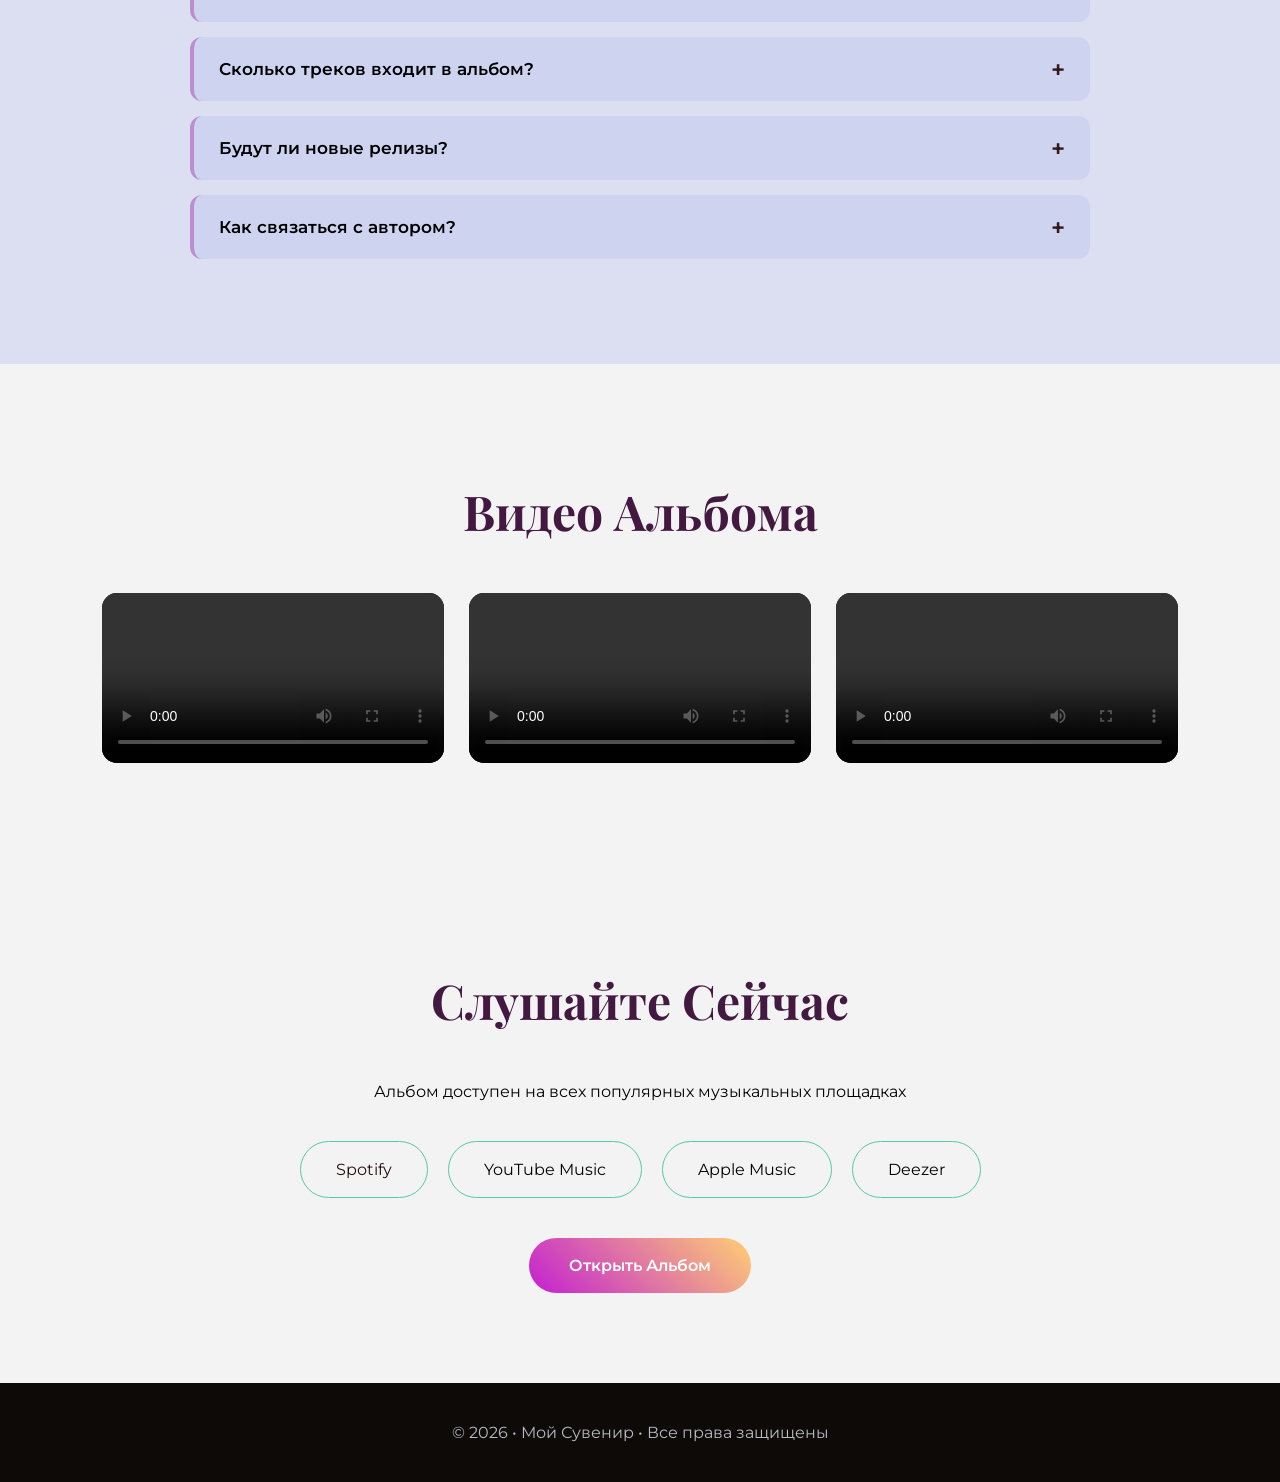
==== commit 965bf2ca: "Add files via upload" ====
--- a/index.html
+++ b/index.html
@@ -252,7 +252,7 @@
 
 #playlist li.active{
 
-background:#48c09f;
+background:#54caa9;
 
 color:white;
 
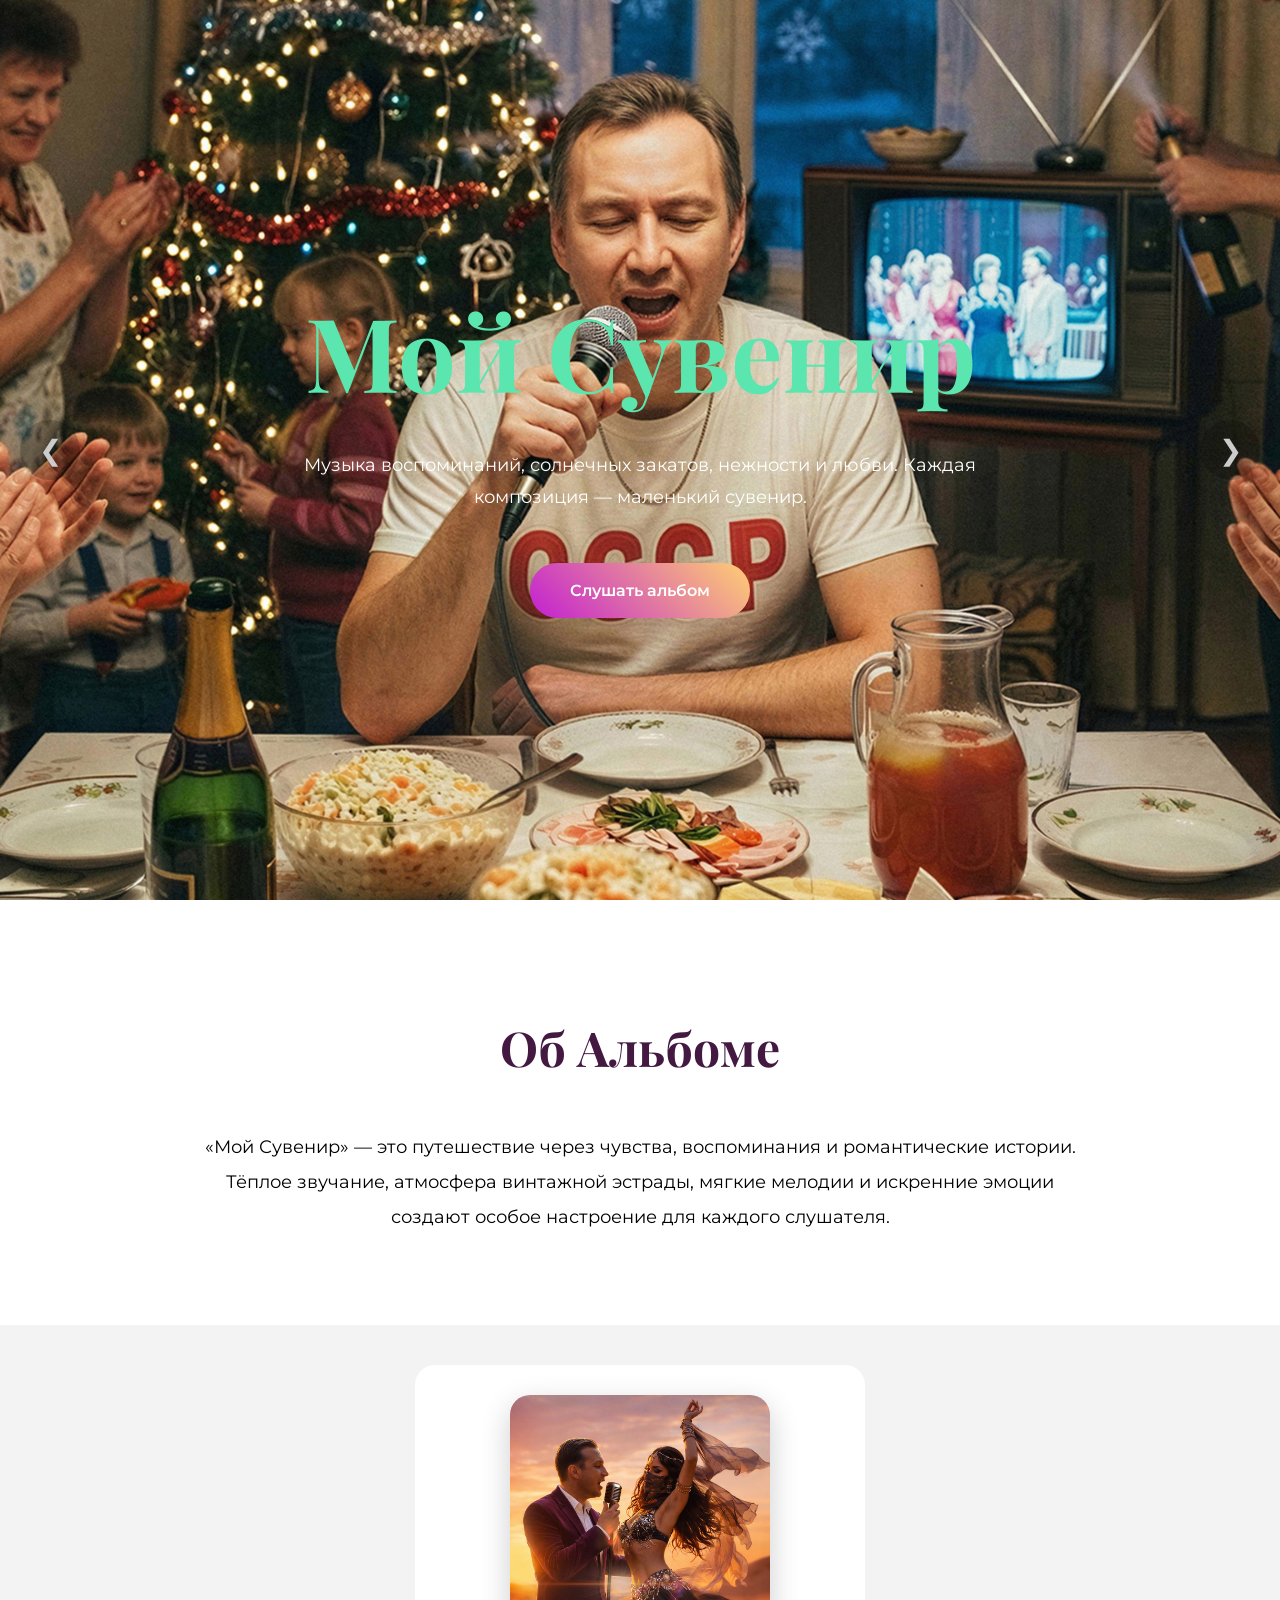
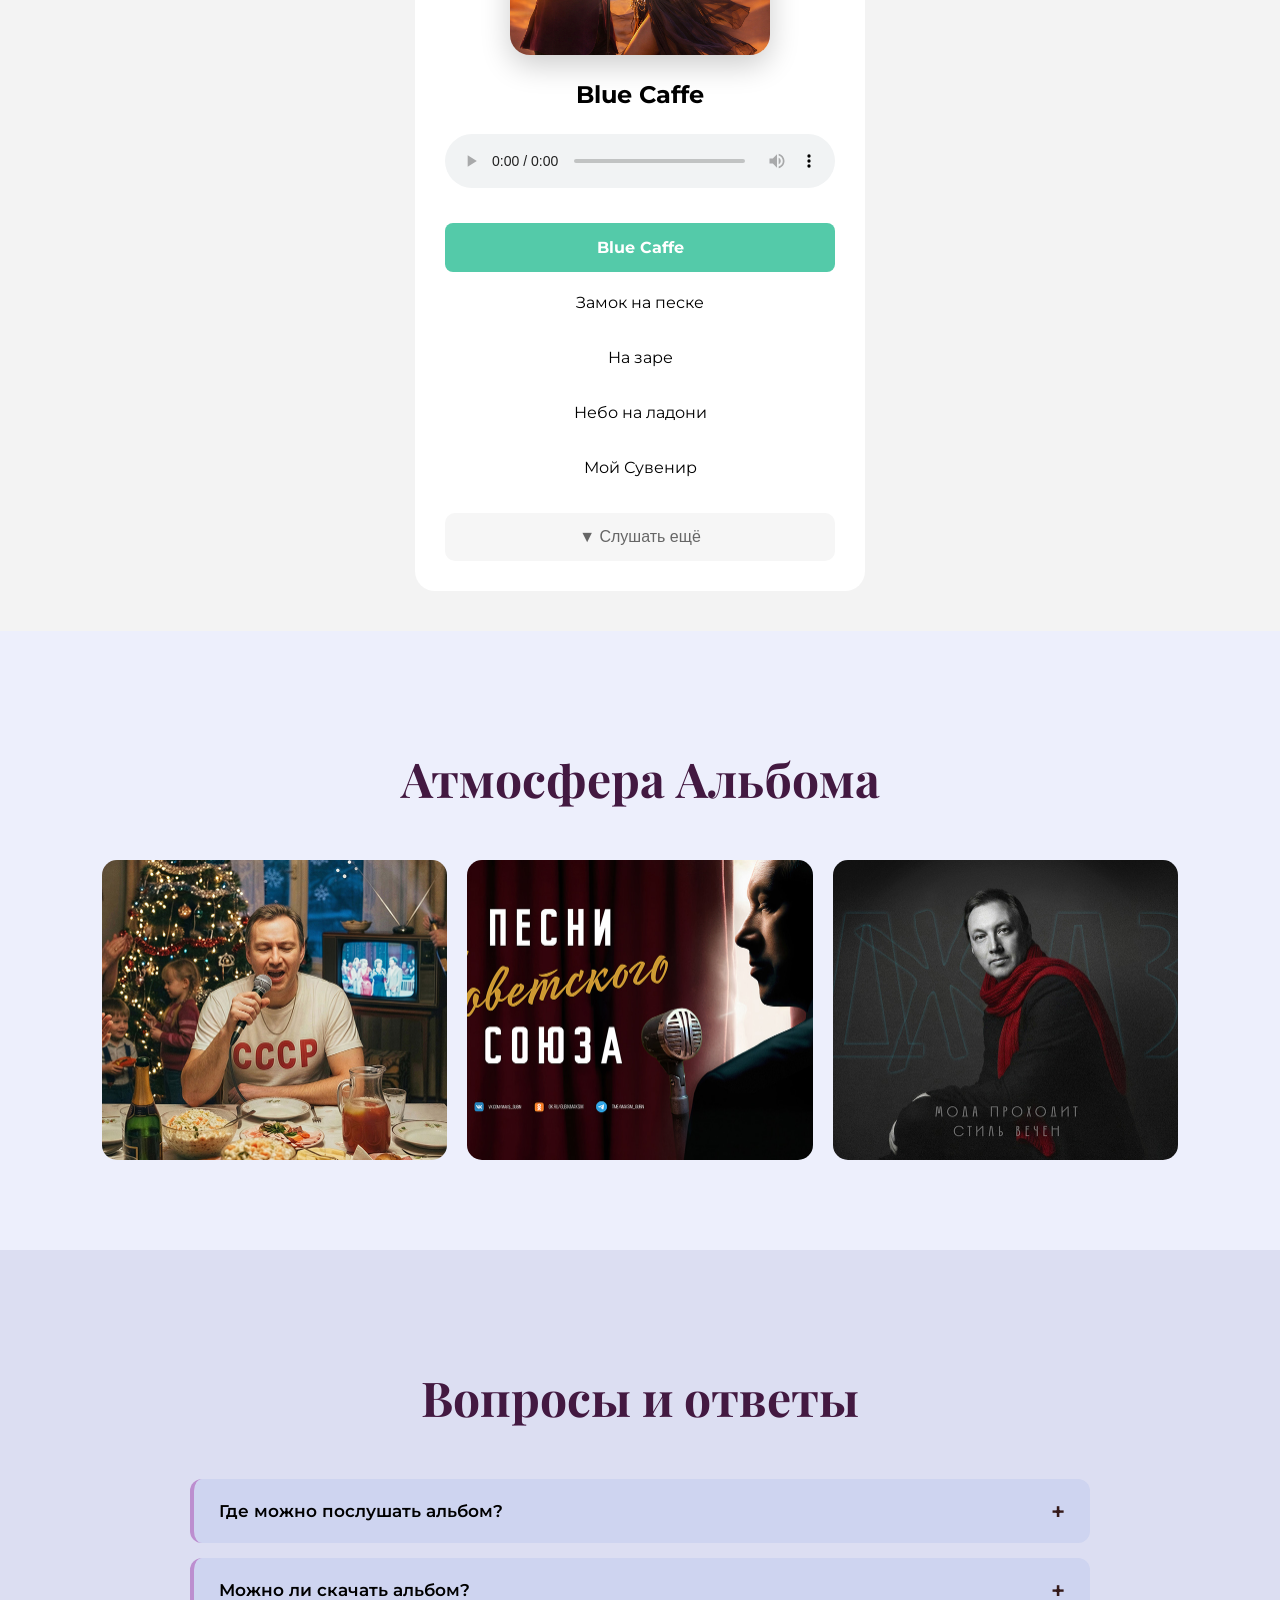
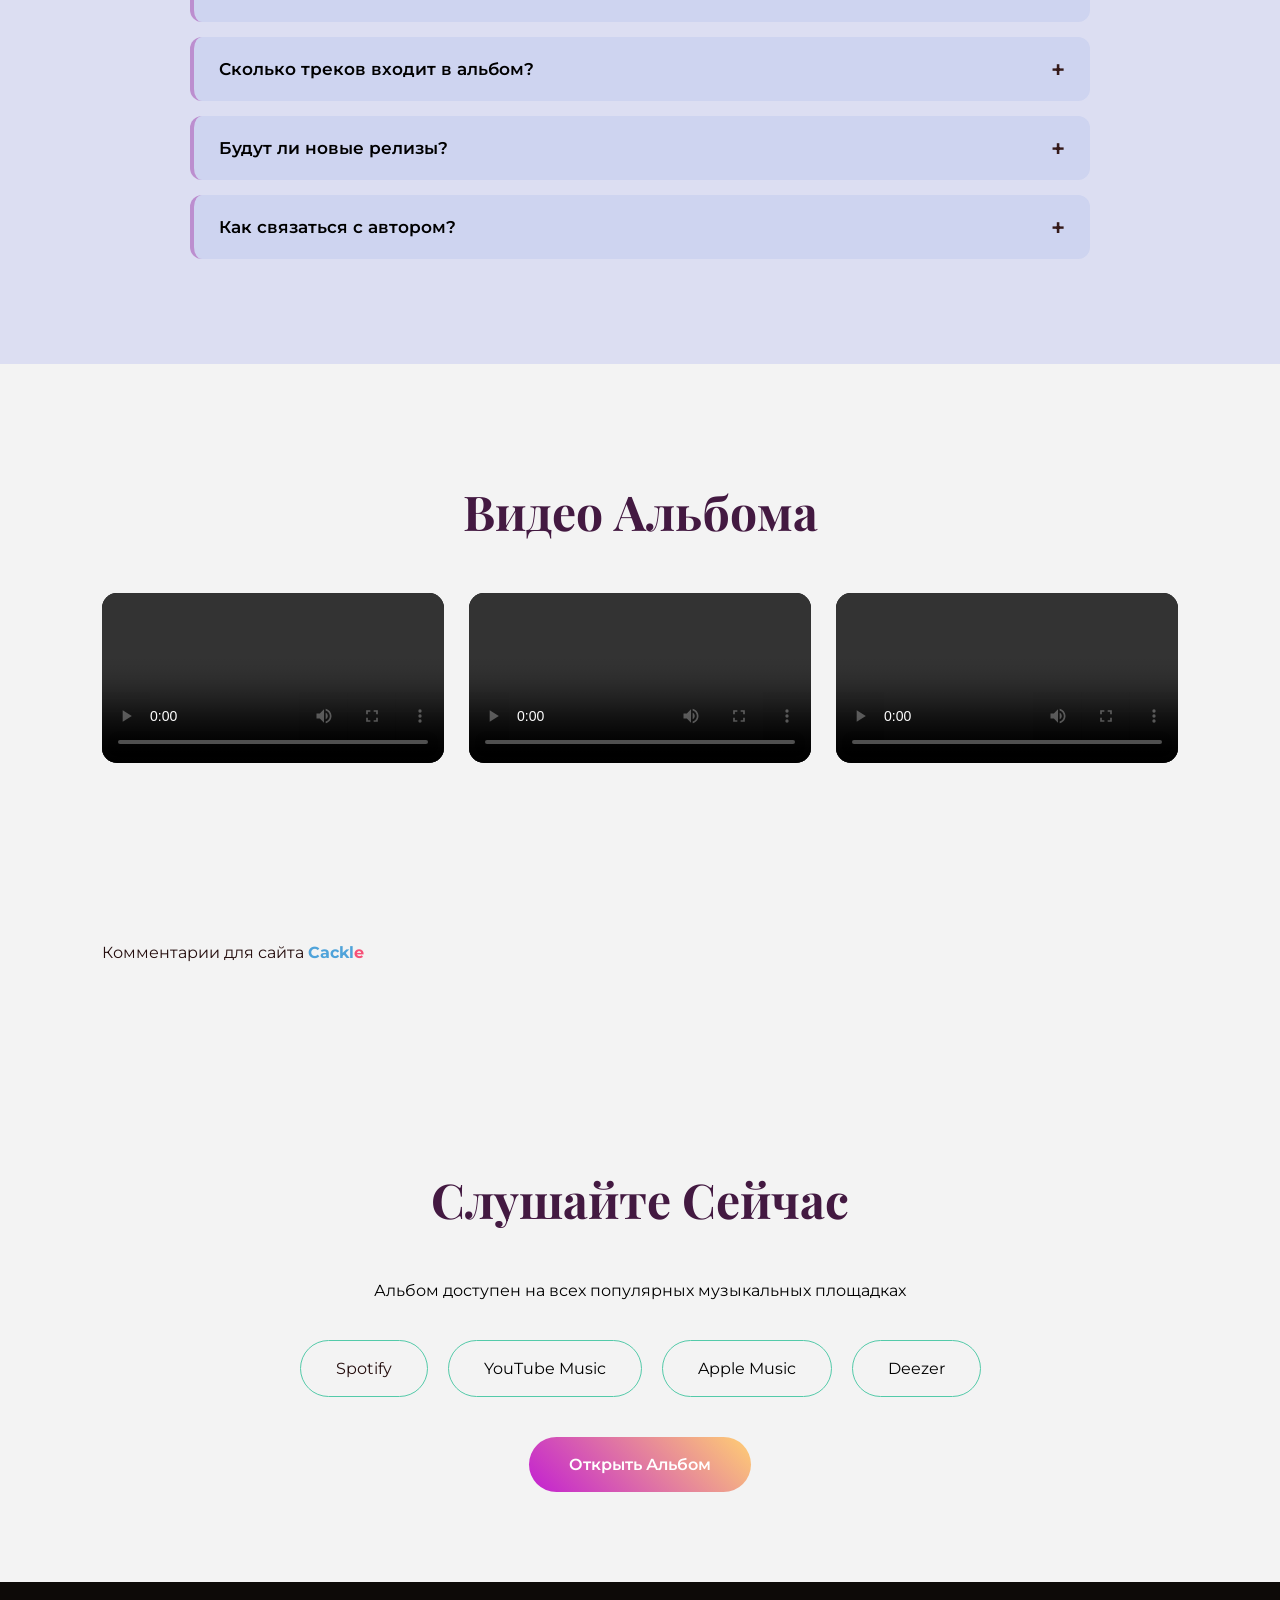
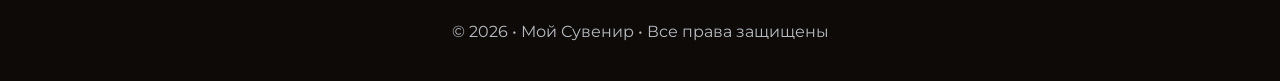
==== commit 5382fa5c: "Add files via upload" ====
--- a/index.html
+++ b/index.html
@@ -8,581 +8,8 @@
 
 <link href="https://fonts.googleapis.com/css2?family=Playfair+Display:wght@400;700&family=Montserrat:wght@300;400;500&display=swap" rel="stylesheet">
 
-<style>
-
-*{
-    margin:0;
-    padding:0;
-    box-sizing:border-box;
-}
-
-html{
-    scroll-behavior:smooth;
-}
-
-body{
-    font-family:'Montserrat', sans-serif;
-    background: #f3f3f3;
-    color: #000000;
-    overflow-x:hidden;
-}
-
-a{
-    text-decoration:none;
-    color: #240d0d;
-}
-
-a:hover{
-    color: #14100d;
-}
-
-
-/* HERO slide*/
-
-
-.ihero{
-    min-height:100vh;
-    display:flex;
-    align-items:center;
-    justify-content:center;
-    text-align:center;
-    position:relative;
-    background:
-    linear-gradient(rgba(0,0,0,.05), rgba(0,0,0,.15)),
-    background-size:cover;
-    background-position:center;
-}
-
-.ihero-content{
-    max-width:900px;
-    padding:40px;
-    animation:fadeUp 1.5s ease;
-}
-
-.hero-slider{
-position:relative;
-height:100vh;
-overflow:hidden;
-background:#000;
-}
-
-.slide{
-position:absolute;
-width:100%;
-height:100%;
-opacity:0;
-transition:opacity 1s ease;
-}
-
-.slide.active{
-opacity:1;
-}
-
-.slide img{
-width:100%;
-height:100%;
-object-fit:cover;
-}
-
-.prev,
-.next{
-border-radius:50px;
-position:absolute;
-top:50%;
-transform:translateY(-50%);
-background:rgba(0,0,0,.2);
-border:none;
-color:#cccccc;
-font-size:28px;
-width:60px;
-height:60px;
-cursor:pointer;
-z-index:10;
-transition:.3s;
-
-}
-
-.prev:hover,
-.next:hover{
-background:rgba(0,0,0,.4);
-}
-
-.prev{
-left:20px;
-}
-
-.next{
-right:20px;
-}
-
-@media(max-width:768px){
-
-}
-
-/* HERO audio*/
-
-body{
-
-background:#f3f3f3;
-margin:0;
-
-}
-
-.player{
-
-width:100%;
-
-max-width:450px;
-
-margin:40px auto;
-
-background:white;
-
-border-radius:20px;
-
-/* Shadow box ----
-
-box-shadow:0 20px 40px rgba(0,0,0,.15);
-
-----*/
-
-padding:30px;
-
-text-align:center;
-
-}
-
-.cover{
-
-width:100%;
-
-max-width:260px;
-
-aspect-ratio:1;
-
-margin:auto;
-
-border-radius:20px;
-
-overflow:hidden;
-
-box-shadow:0 10px 30px rgba(0,0,0,.2);
-
-}
-
-.cover img{
-
-width:100%;
-
-height:100%;
-
-object-fit:cover;
-
-transform:scale(1);
-
-transition:transform 1.5s ease;
-
-}
-
-/* Во время воспроизведения KEN Burn */
-
-.cover img.play{
-
-animation:zoom 10s ease-in-out infinite alternate;
-
-}
-
-@keyframes zoom{
-
-0%{
-
-transform:scale(1) translate(0,0);
-
-}
-
-100%{
-
-transform:scale(1.15) translate(-1px,-6px);
-
-}
-
-}
-
-h2{
-
-margin:25px 0;
-
-}
-
-audio{
-
-width:100%;
-
-margin-bottom:25px;
-
-}
-
-#playlist{
-
-list-style:none;
-
-padding:0;
-
-}
-
-#playlist li{
-
-padding:15px;
-
-cursor:pointer;
-
-border-radius:8px;
-
-margin:6px 0;
-
-transition:.3s;
-
-}
-
-#playlist li:hover{
-
-background:#ececec;
-
-}
-
-#playlist li.active{
-
-background:#54caa9;
-
-color:white;
-
-font-weight:bold;
-
-}
-
-/* Плейлист ещё */
-
-.playlist-more{
-
-max-height:0;
-
-overflow:hidden;
-
-transition:max-height .6s ease;
-
-}
-
-.playlist-more.open{
-
-max-height:500px;
-
-}
-
-.more-btn{
-
-width:100%;
-
-margin-top:15px;
-
-padding:15px;
-
-border:none;
-
-border-radius:10px;
-
-background:#f6f6f6;
-
-color:#666;
-
-font-size:16px;
-
-cursor:pointer;
-
-transition:.3s;
-
-}
-
-.more-btn:hover{
-
-background:#ba5ccf;
-
-color:white;
-
-}
-
-.more-btn span{
-
-display:inline-block;
-
-transition:.35s;
-
-}
-
-
-/* HERO video*/
-
-.hero{
-    min-height:100vh;
-    position:relative;
-    display:flex;
-    align-items:center;
-    justify-content:center;
-    overflow:hidden;
-}
-
-.hero-video{
-    position:absolute;
-    inset:0;
-    width:100%;
-    height:100%;
-    object-fit:cover;
-}
-
-.hero-content{
-    position:relative;
-    z-index:2;
-    text-align:center;
-    max-width:900px;
-    padding:20px;
-}
-
-
-.album-title{
-    font-family:'Playfair Display', serif;
-    font-size:clamp(3rem,8vw,7rem);
-    color:#5ce6af;
-
-}
-
-.subtitle{
-    margin-top:15px;
-    font-size:1.3rem;
-    letter-spacing:3px;
-    color: #ffffff;
-    text-transform:uppercase;
-    opacity:.9;
-}
-
-.description{
-    max-width:700px;
-    margin:30px auto;
-    color: #ffffff;
-    line-height:1.8;
-    font-size:1.1rem;
-}
-
-.btn{
-    display:inline-block;
-    margin-top:20px;
-    padding:18px 40px;
-    border-radius:50px;
-    text-decoration:none;
-    color:#fff;
-    background:linear-gradient(45deg,#c21fd2,#ffcf73);
-    transition:.3s;
-    font-weight:600;
-}
-
-.btn:hover{
-    transform:translateY(-3px);
-    box-shadow:0 10px 25px rgba(255,208,116,.4);
-}
-
-section{
-    padding:90px 8%;
-}
-
-.section-title{
-    font-family:'Playfair Display', serif;
-    font-size:3rem;
-    text-align:center;
-    color: #431941;
-    margin-bottom:50px;
-}
-
-.about{
-    background: #ffffff;
-}
-
-.about p{
-    max-width:900px;
-    margin:auto;
-    text-align:center;
-    line-height:2;
-    font-size:1.1rem;
-}
-
-
-.gallery{
-    background: #edeffc;
-}
-
-.gallery-grid{
-    display:grid;
-    grid-template-columns:repeat(auto-fit,minmax(280px,1fr));
-    gap:20px;
-}
-
-.gallery-grid img{
-    width:100%;
-    height:300px;
-    object-fit:cover;
-    border-radius:15px;
-    transition:.4s;
-}
-
-.gallery-grid img:hover{
-    transform:scale(1.04);
-}
-
-.listen{
-    text-align:center;
-}
-
-.platforms{
-    margin-top:40px;
-    display:flex;
-    justify-content:center;
-    gap:20px;
-    flex-wrap:wrap;
-}
-
-.platform{
-    padding:18px 35px;
-    border:1px solid #54caa9;
-    border-radius:50px;
-    transition:.3s;
-}
-
-.platform:hover{
-    background:#abe8df;
-    color:#111;
-}
-
-.footer{
-    text-align:center;
-    padding:40px;
-    background:#0d0a08;
-    color:#b8bbc1;
-}
-
-.sun{
-    position:absolute;
-    width:500px;
-    height:500px;
-    border-radius:50%;
-    background:radial-gradient(circle,#ffcf73,#d78020);
-    filter:blur(50px);
-    opacity:.25;
-    top:50%;
-    left:50%;
-    transform:translate(-50%,-50%);
-    animation:pulse 6s infinite;
-}
-
-@keyframes pulse{
-    0%,100%{transform:translate(-50%,-50%) scale(1);}
-    50%{transform:translate(-50%,-50%) scale(1.08);}
-}
-
-@keyframes fadeUp{
-    from{
-        opacity:0;
-        transform:translateY(50px);
-    }
-    to{
-        opacity:1;
-        transform:translateY(0);
-    }
-}
-
-/* FAQ */
-
-.faq{
-    background: #dcdef2;
-}
-
-.faq-container{
-    max-width:900px;
-    margin:0 auto;
-}
-
-.faq-item{
-    margin-bottom:15px;
-    background: #ced4f0;
-    border-radius:12px;
-    overflow:hidden;
-    border-left: 4px solid #bc8ecf;
-}
-
-.faq-item summary{
-    cursor:pointer;
-    padding:22px 25px;
-    font-size:1.05rem;
-    font-weight:600;
-    list-style:none;
-    position:relative;
-}
-
-.faq-item summary::-webkit-details-marker{
-    display:none;
-}
-
-.faq-item summary::after{
-    content:"+";
-    position:absolute;
-    right:25px;
-    top:50%;
-    transform:translateY(-50%);
-    font-size:1.5rem;
-    color: #351a1a;
-}
-
-.faq-item[open] summary::after{
-    content:"−";
-}
-
-.faq-item p{
-    padding:0 25px 25px;
-    line-height:1.8;
-    color: #000000;
-}
-
-/* VIDEO GALLERY */
-
-.video-gallery{
-    background:var(--bg);
-}
-
-.video-grid{
-    display:grid;
-    grid-template-columns:
-    repeat(auto-fit,minmax(300px,1fr));
-    gap:25px;
-}
-
-.video-grid video{
-    width:100%;
-    border-radius:15px;
-    background:black;
-}
-@media(max-width:768px){
-    .section-title{
-        font-size:2.3rem;
-    }
-
-    .track{
-        flex-direction:column;
-        gap:8px;
-    }
-}
-
-::selection {
-  background: #d264e447;
-  color: #000;
-}
-
-</style>
+<link rel="stylesheet" href="css/style.css">
+
 </head>
 <body>
 
@@ -634,7 +61,6 @@
     </p>
 </section>
 
-
 <div class="player" id="player">
 
 <div class="cover">
@@ -668,142 +94,6 @@
 
 </div>
 
-<script>
-
-function initPlayer(){
-
-const songs=[
-
-{
-title:"Blue Caffe",
-file:"song1.mp3",
-cover:"cover1.jpg"
-},
-
-{
-title:"Замок на песке",
-file:"song2.mp3",
-cover:"cover2.jpg"
-},
-
-{
-title:"На заре",
-file:"song3.mp3",
-cover:"cover3.jpg"
-},
-
-{
-title:"Небо на ладони",
-file:"song4.mp3",
-cover:"cover4.jpg"
-},
-
-{
-title:"Мой Сувенир",
-file:"song5.mp3",
-cover:"cover5.jpg"
-},
-
-{
-title:"Песня 6",
-file:"song6.mp3",
-cover:"cover6.jpg"
-},
-{
-title:"Песня 7",
-file:"song7.mp3",
-cover:"cover7.jpg"
-},
-{
-title:"Песня 8",
-file:"song8.mp3",
-cover:"cover8.jpg"
-},
-
-
-];
-
-const audio=document.getElementById("audio");
-const cover=document.getElementById("cover");
-const title=document.getElementById("title");
-const list=document.querySelectorAll("#playlist li");
-
-let current=0;
-
-function loadSong(i){
-
-current=i;
-
-audio.src=songs[i].file;
-
-cover.src=songs[i].cover;
-
-title.innerHTML=songs[i].title;
-
-list.forEach(li=>li.classList.remove("active"));
-
-list[i].classList.add("active");
-
-}
-
-list.forEach((li,i)=>{
-
-li.onclick=()=>{
-
-loadSong(i);
-
-audio.play();
-
-}
-
-});
-
-audio.onplay = () => {
-    cover.classList.add("play");
-};
-
-audio.onpause = () => {
-    cover.classList.remove("play");
-};
-
-audio.onended = () => {
-    cover.classList.remove("play");
-
-    current++;
-
-    if(current >= songs.length){
-        current = 0;
-    }
-
-    loadSong(current);
-    audio.play();
-};
-
-}
-
-const btn=document.getElementById("togglePlaylist");
-const list=document.getElementById("playlist2");
-
-btn.onclick=function(){
-
-list.classList.toggle("open");
-
-if(list.classList.contains("open")){
-
-btn.innerHTML="▲ Свернуть";
-
-}else{
-
-btn.innerHTML="▼ Слушать ещё";
-
-}
-
-}
-
-
-initPlayer();
-
-</script>
 
 <section class="gallery">
     <h2 class="section-title">Атмосфера Альбома</h2>
@@ -892,6 +182,24 @@
     </video>
 
 </div>
+
+</section>
+
+<section>
+
+<div id="mc-container"></div>
+<script type="text/javascript">
+cackle_widget = window.cackle_widget || [];
+cackle_widget.push({widget: 'Comment', id: 17215});
+(function() {
+    var mc = document.createElement('script');
+    mc.type = 'text/javascript';
+    mc.async = true;
+    mc.src = ('https:' == document.location.protocol ? 'https' : 'http') + '://cackle.me/widget.js';
+    var s = document.getElementsByTagName('script')[0]; s.parentNode.insertBefore(mc, s.nextSibling);
+})();
+</script>
+<a id="mc-link" href="https://cackle.me">Комментарии для сайта <b style="color:#4FA3DA">Cackl</b><b style="color:#F65077">e</b></a>
 
 </section>
 
@@ -920,71 +228,8 @@
     © 2026 • Мой Сувенир • Все права защищены
 </footer>
 
-<script>
-
-function initSlider(){
-
-const slides=document.querySelectorAll(".slide");
-
-let current=0;
-
-function showSlide(index){
-
-slides.forEach(slide=>slide.classList.remove("active"));
-
-slides[index].classList.add("active");
-
-}
-
-document.querySelector(".next").onclick=()=>{
-
-current++;
-
-if(current>=slides.length){
-
-current=0;
-
-}
-
-showSlide(current);
-
-}
-
-document.querySelector(".prev").onclick=()=>{
-
-current--;
-
-if(current<0){
-
-current=slides.length-1;
-
-}
-
-showSlide(current);
-
-}
-
-setInterval(()=>{
-
-current++;
-
-if(current>=slides.length){
-
-current=0;
-
-}
-
-showSlide(current);
-
-},5000);
-
-}
-
-initSlider();
-
-</script>
-
-
+
+<script src="js/script.js"></script>
 
 </body>
 </html>
--- a/css/style.css
+++ b/css/style.css
@@ -0,0 +1,571 @@
+*{
+    margin:0;
+    padding:0;
+    box-sizing:border-box;
+}
+
+html{
+    scroll-behavior:smooth;
+}
+
+body{
+    font-family:'Montserrat', sans-serif;
+    background: #f3f3f3;
+    color: #000000;
+    overflow-x:hidden;
+}
+
+a{
+    text-decoration:none;
+    color: #240d0d;
+}
+
+a:hover{
+    color: #14100d;
+}
+
+
+/* HERO slide*/
+
+
+.ihero{
+    min-height:100vh;
+    display:flex;
+    align-items:center;
+    justify-content:center;
+    text-align:center;
+    position:relative;
+    background:
+    linear-gradient(rgba(0,0,0,.05), rgba(0,0,0,.15)),
+    background-size:cover;
+    background-position:center;
+}
+
+.ihero-content{
+    max-width:900px;
+    padding:40px;
+    animation:fadeUp 1.5s ease;
+}
+
+.hero-slider{
+position:relative;
+height:100vh;
+overflow:hidden;
+background:#000;
+}
+
+.slide{
+position:absolute;
+width:100%;
+height:100%;
+opacity:0;
+transition:opacity 1s ease;
+}
+
+.slide.active{
+opacity:1;
+}
+
+.slide img{
+width:100%;
+height:100%;
+object-fit:cover;
+}
+
+.prev,
+.next{
+border-radius:50px;
+position:absolute;
+top:50%;
+transform:translateY(-50%);
+background:rgba(0,0,0,.2);
+border:none;
+color:#cccccc;
+font-size:28px;
+width:60px;
+height:60px;
+cursor:pointer;
+z-index:10;
+transition:.3s;
+
+}
+
+.prev:hover,
+.next:hover{
+background:rgba(0,0,0,.4);
+}
+
+.prev{
+left:20px;
+}
+
+.next{
+right:20px;
+}
+
+@media(max-width:768px){
+
+}
+
+/* HERO audio*/
+
+body{
+
+background:#f3f3f3;
+margin:0;
+
+}
+
+.player{
+
+width:100%;
+
+max-width:450px;
+
+margin:40px auto;
+
+background:white;
+
+border-radius:20px;
+
+/* Shadow box ----
+
+box-shadow:0 20px 40px rgba(0,0,0,.15);
+
+----*/
+
+padding:30px;
+
+text-align:center;
+
+}
+
+.cover{
+
+width:100%;
+
+max-width:260px;
+
+aspect-ratio:1;
+
+margin:auto;
+
+border-radius:20px;
+
+overflow:hidden;
+
+box-shadow:0 10px 30px rgba(0,0,0,.2);
+
+}
+
+.cover img{
+
+width:100%;
+
+height:100%;
+
+object-fit:cover;
+
+transform:scale(1);
+
+transition:transform 1.5s ease;
+
+}
+
+/* Во время воспроизведения KEN Burn */
+
+.cover img.play{
+
+animation:zoom 10s ease-in-out infinite alternate;
+
+}
+
+@keyframes zoom{
+
+0%{
+
+transform:scale(1) translate(0,0);
+
+}
+
+100%{
+
+transform:scale(1.15) translate(-1px,-6px);
+
+}
+
+}
+
+h2{
+
+margin:25px 0;
+
+}
+
+audio{
+
+width:100%;
+
+margin-bottom:25px;
+
+}
+
+#playlist{
+
+list-style:none;
+
+padding:0;
+
+}
+
+#playlist li{
+
+padding:15px;
+
+cursor:pointer;
+
+border-radius:8px;
+
+margin:6px 0;
+
+transition:.3s;
+
+}
+
+#playlist li:hover{
+
+background:#ececec;
+
+}
+
+#playlist li.active{
+
+background:#54caa9;
+
+color:white;
+
+font-weight:bold;
+
+}
+
+/* Плейлист ещё */
+
+.playlist-more{
+
+max-height:0;
+
+overflow:hidden;
+
+transition:max-height .6s ease;
+
+}
+
+.playlist-more.open{
+
+max-height:500px;
+
+}
+
+.more-btn{
+
+width:100%;
+
+margin-top:15px;
+
+padding:15px;
+
+border:none;
+
+border-radius:10px;
+
+background:#f6f6f6;
+
+color:#666;
+
+font-size:16px;
+
+cursor:pointer;
+
+transition:.3s;
+
+}
+
+.more-btn:hover{
+
+background:#ba5ccf;
+
+color:white;
+
+}
+
+.more-btn span{
+
+display:inline-block;
+
+transition:.35s;
+
+}
+
+
+/* HERO video*/
+
+.hero{
+    min-height:100vh;
+    position:relative;
+    display:flex;
+    align-items:center;
+    justify-content:center;
+    overflow:hidden;
+}
+
+.hero-video{
+    position:absolute;
+    inset:0;
+    width:100%;
+    height:100%;
+    object-fit:cover;
+}
+
+.hero-content{
+    position:relative;
+    z-index:2;
+    text-align:center;
+    max-width:900px;
+    padding:20px;
+}
+
+
+.album-title{
+    font-family:'Playfair Display', serif;
+    font-size:clamp(3rem,8vw,7rem);
+    color:#5ce6af;
+
+}
+
+.subtitle{
+    margin-top:15px;
+    font-size:1.3rem;
+    letter-spacing:3px;
+    color: #ffffff;
+    text-transform:uppercase;
+    opacity:.9;
+}
+
+.description{
+    max-width:700px;
+    margin:30px auto;
+    color: #ffffff;
+    line-height:1.8;
+    font-size:1.1rem;
+}
+
+.btn{
+    display:inline-block;
+    margin-top:20px;
+    padding:18px 40px;
+    border-radius:50px;
+    text-decoration:none;
+    color:#fff;
+    background:linear-gradient(45deg,#c21fd2,#ffcf73);
+    transition:.3s;
+    font-weight:600;
+}
+
+.btn:hover{
+    transform:translateY(-3px);
+    box-shadow:0 10px 25px rgba(255,208,116,.4);
+}
+
+section{
+    padding:90px 8%;
+}
+
+.section-title{
+    font-family:'Playfair Display', serif;
+    font-size:3rem;
+    text-align:center;
+    color: #431941;
+    margin-bottom:50px;
+}
+
+.about{
+    background: #ffffff;
+}
+
+.about p{
+    max-width:900px;
+    margin:auto;
+    text-align:center;
+    line-height:2;
+    font-size:1.1rem;
+}
+
+
+.gallery{
+    background: #edeffc;
+}
+
+.gallery-grid{
+    display:grid;
+    grid-template-columns:repeat(auto-fit,minmax(280px,1fr));
+    gap:20px;
+}
+
+.gallery-grid img{
+    width:100%;
+    height:300px;
+    object-fit:cover;
+    border-radius:15px;
+    transition:.4s;
+}
+
+.gallery-grid img:hover{
+    transform:scale(1.04);
+}
+
+.listen{
+    text-align:center;
+}
+
+.platforms{
+    margin-top:40px;
+    display:flex;
+    justify-content:center;
+    gap:20px;
+    flex-wrap:wrap;
+}
+
+.platform{
+    padding:18px 35px;
+    border:1px solid #54caa9;
+    border-radius:50px;
+    transition:.3s;
+}
+
+.platform:hover{
+    background:#abe8df;
+    color:#111;
+}
+
+.footer{
+    text-align:center;
+    padding:40px;
+    background:#0d0a08;
+    color:#b8bbc1;
+}
+
+.sun{
+    position:absolute;
+    width:500px;
+    height:500px;
+    border-radius:50%;
+    background:radial-gradient(circle,#ffcf73,#d78020);
+    filter:blur(50px);
+    opacity:.25;
+    top:50%;
+    left:50%;
+    transform:translate(-50%,-50%);
+    animation:pulse 6s infinite;
+}
+
+@keyframes pulse{
+    0%,100%{transform:translate(-50%,-50%) scale(1);}
+    50%{transform:translate(-50%,-50%) scale(1.08);}
+}
+
+@keyframes fadeUp{
+    from{
+        opacity:0;
+        transform:translateY(50px);
+    }
+    to{
+        opacity:1;
+        transform:translateY(0);
+    }
+}
+
+/* FAQ */
+
+.faq{
+    background: #dcdef2;
+}
+
+.faq-container{
+    max-width:900px;
+    margin:0 auto;
+}
+
+.faq-item{
+    margin-bottom:15px;
+    background: #ced4f0;
+    border-radius:12px;
+    overflow:hidden;
+    border-left: 4px solid #bc8ecf;
+}
+
+.faq-item summary{
+    cursor:pointer;
+    padding:22px 25px;
+    font-size:1.05rem;
+    font-weight:600;
+    list-style:none;
+    position:relative;
+}
+
+.faq-item summary::-webkit-details-marker{
+    display:none;
+}
+
+.faq-item summary::after{
+    content:"+";
+    position:absolute;
+    right:25px;
+    top:50%;
+    transform:translateY(-50%);
+    font-size:1.5rem;
+    color: #351a1a;
+}
+
+.faq-item[open] summary::after{
+    content:"−";
+}
+
+.faq-item p{
+    padding:0 25px 25px;
+    line-height:1.8;
+    color: #000000;
+}
+
+/* VIDEO GALLERY */
+
+.video-gallery{
+    background:var(--bg);
+}
+
+.video-grid{
+    display:grid;
+    grid-template-columns:
+    repeat(auto-fit,minmax(300px,1fr));
+    gap:25px;
+}
+
+.video-grid video{
+    width:100%;
+    border-radius:15px;
+    background:black;
+}
+@media(max-width:768px){
+    .section-title{
+        font-size:2.3rem;
+    }
+
+    .track{
+        flex-direction:column;
+        gap:8px;
+    }
+}
+
+::selection {
+  background: #d264e447;
+  color: #000;
+}
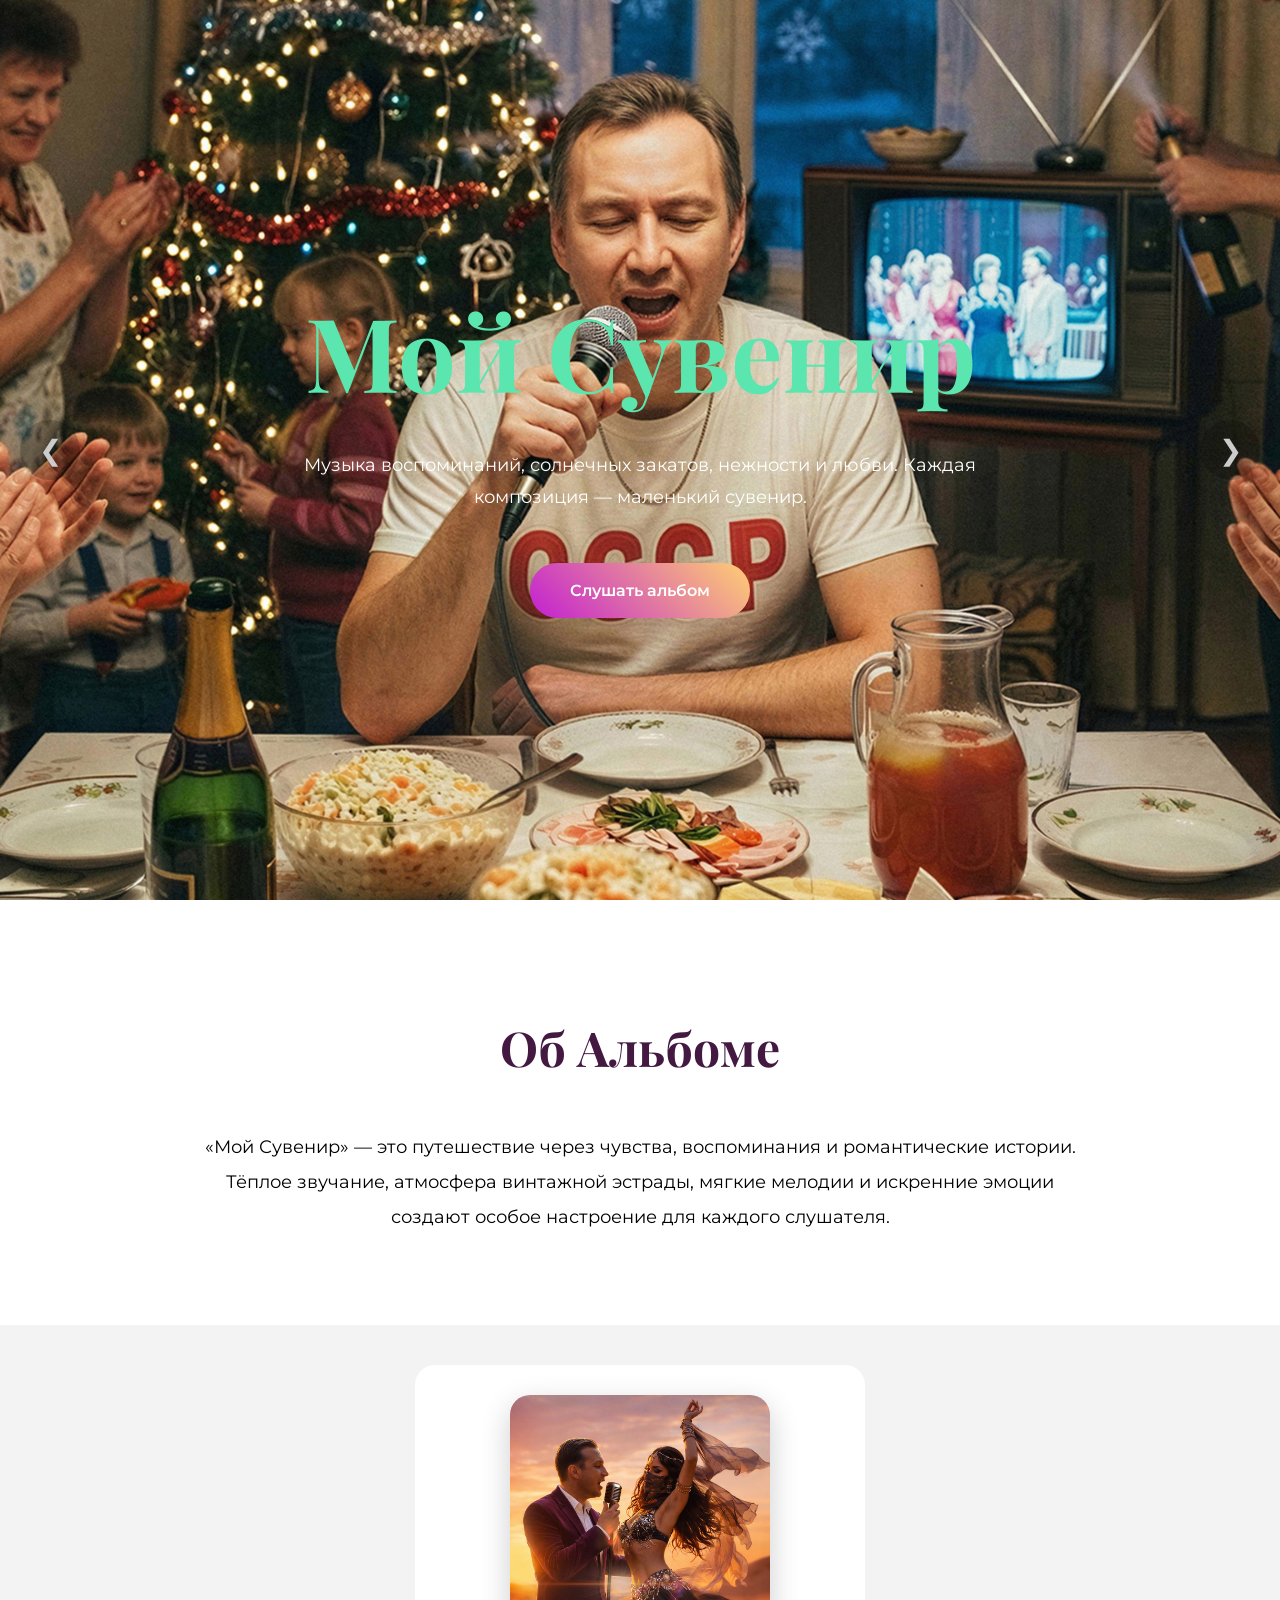
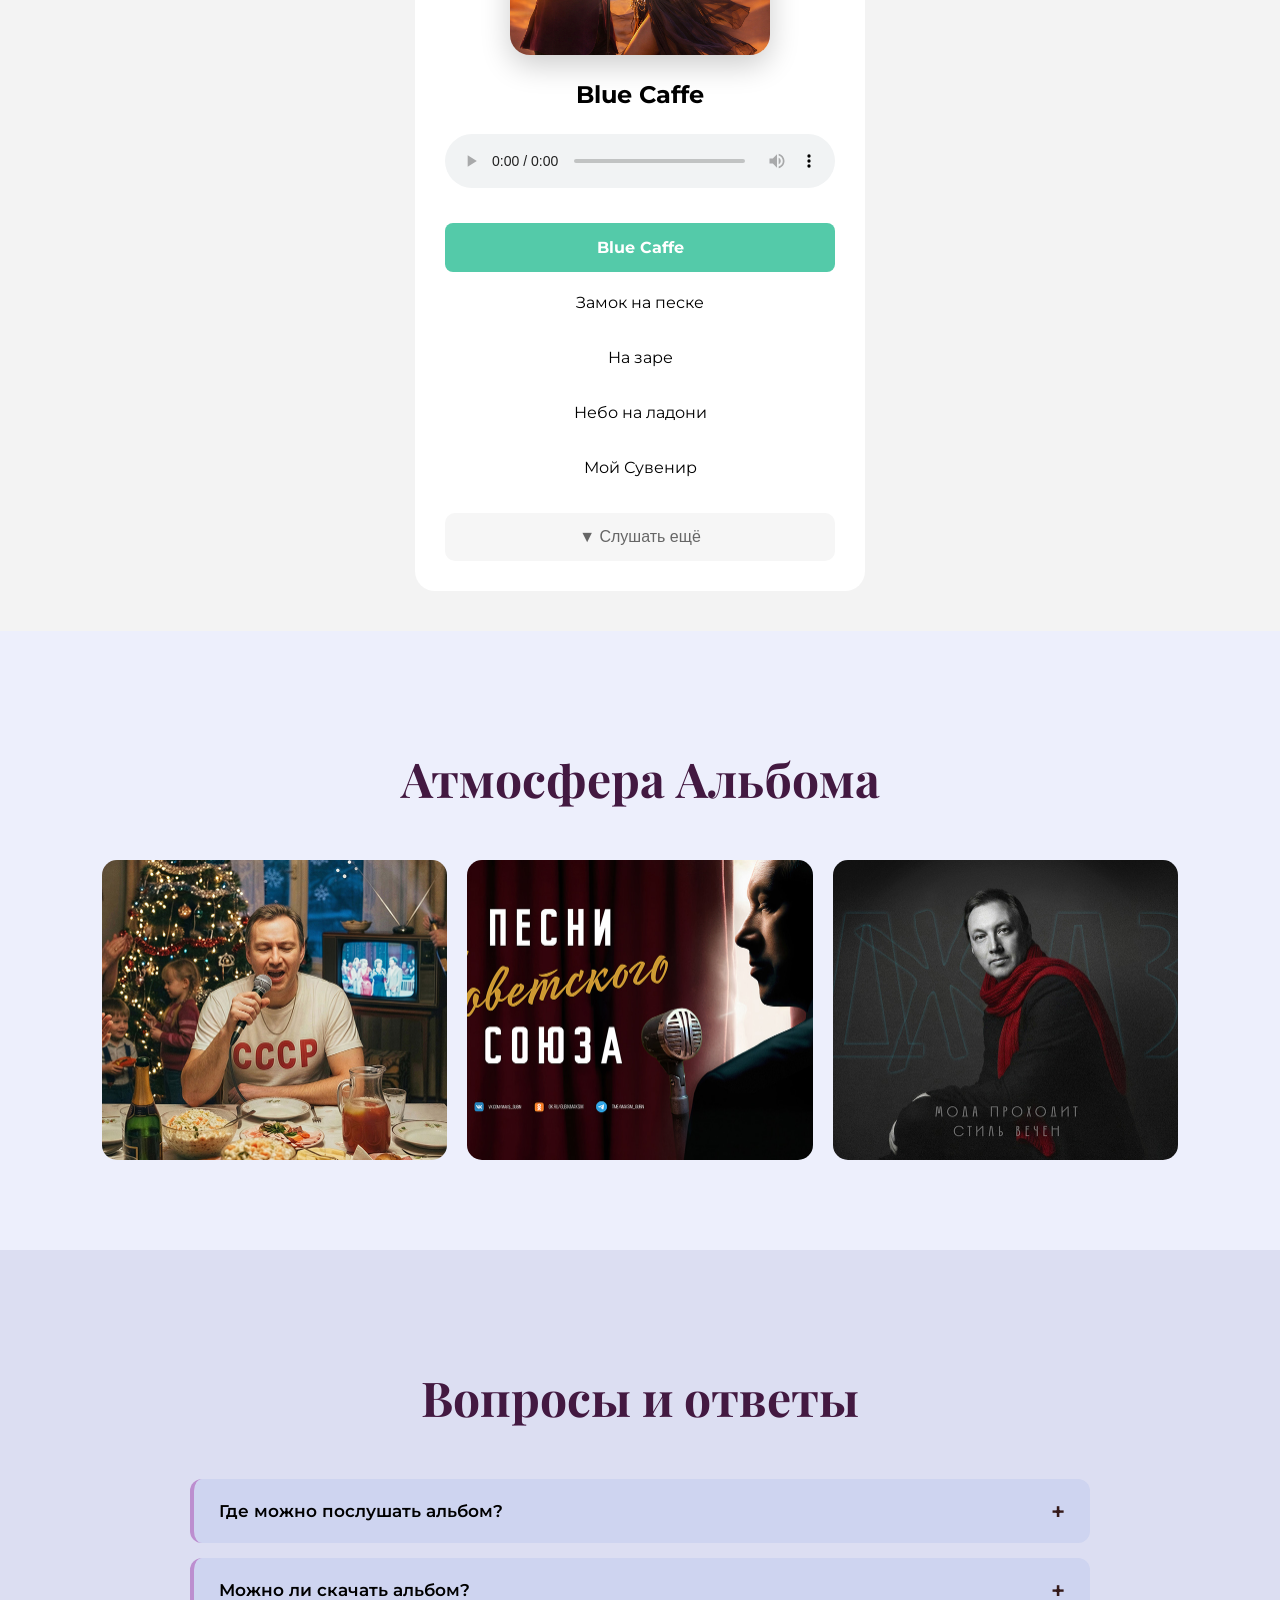
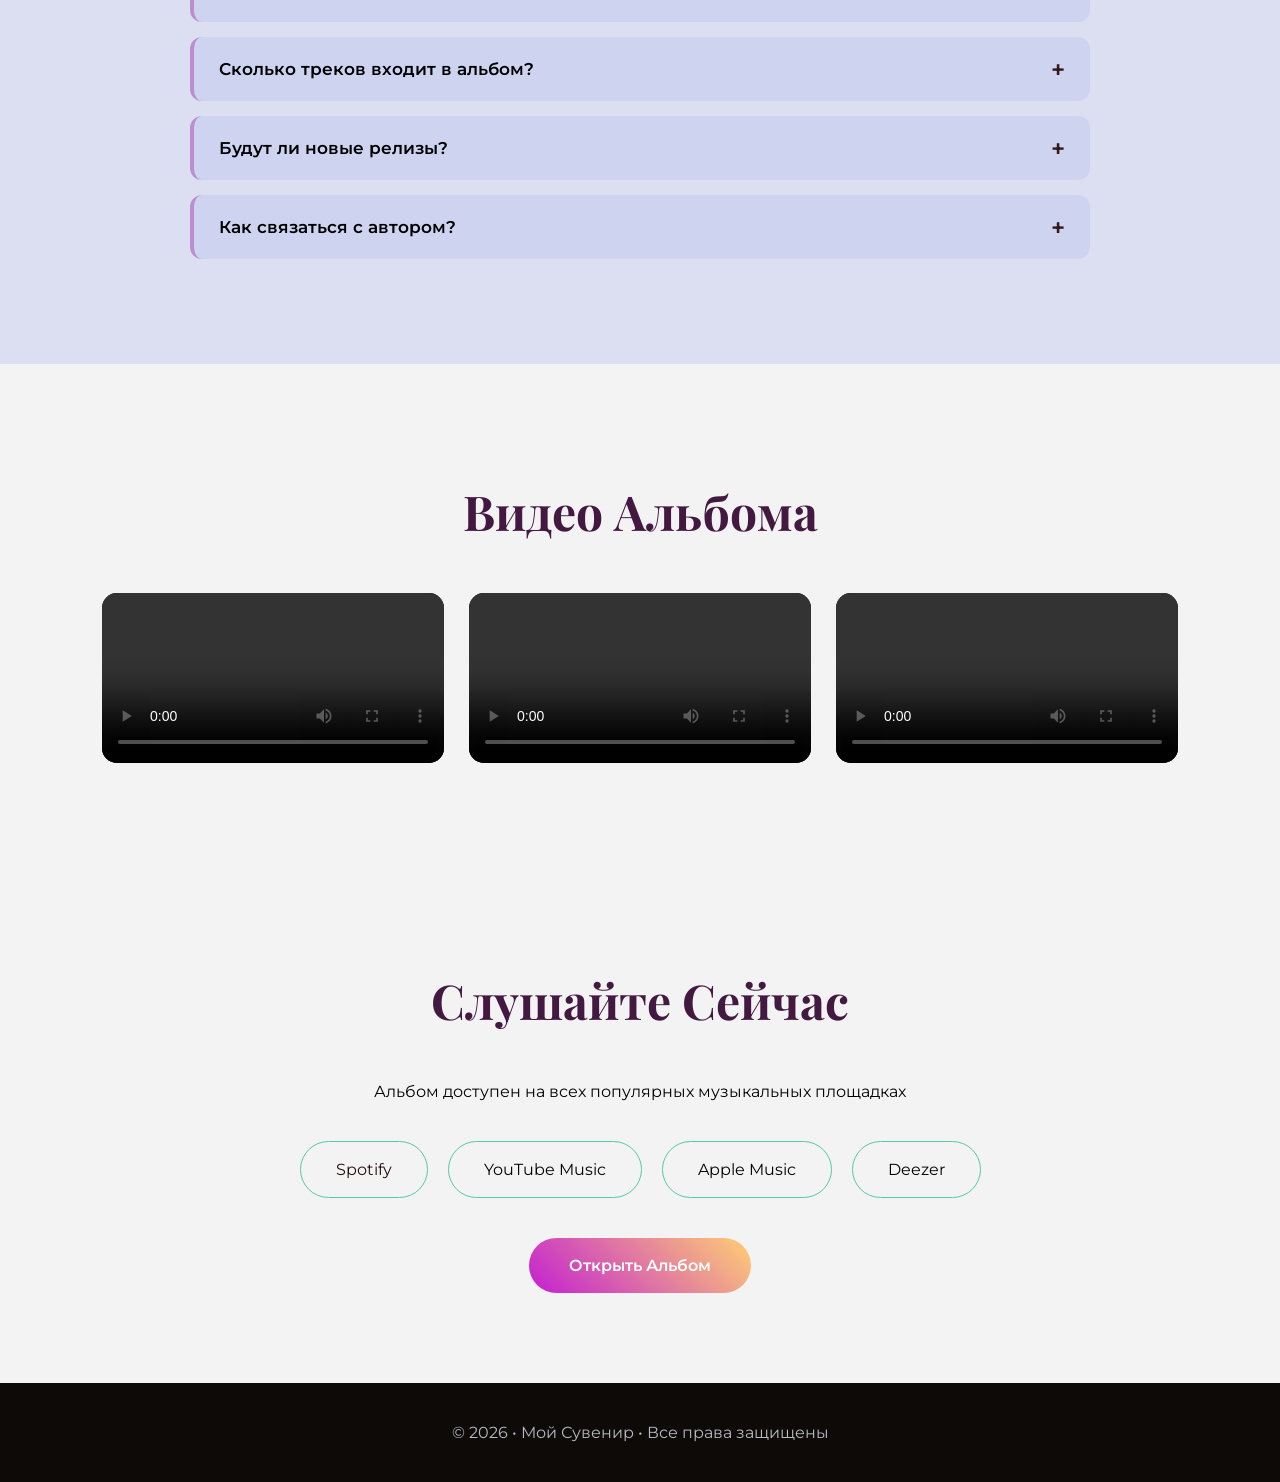
==== commit e541a3fb: "Add files via upload" ====
--- a/index.html
+++ b/index.html
@@ -8,8 +8,581 @@
 
 <link href="https://fonts.googleapis.com/css2?family=Playfair+Display:wght@400;700&family=Montserrat:wght@300;400;500&display=swap" rel="stylesheet">
 
-<link rel="stylesheet" href="css/style.css">
-
+<style>
+
+*{
+    margin:0;
+    padding:0;
+    box-sizing:border-box;
+}
+
+html{
+    scroll-behavior:smooth;
+}
+
+body{
+    font-family:'Montserrat', sans-serif;
+    background: #f3f3f3;
+    color: #000000;
+    overflow-x:hidden;
+}
+
+a{
+    text-decoration:none;
+    color: #240d0d;
+}
+
+a:hover{
+    color: #14100d;
+}
+
+
+/* HERO slide*/
+
+
+.ihero{
+    min-height:100vh;
+    display:flex;
+    align-items:center;
+    justify-content:center;
+    text-align:center;
+    position:relative;
+    background:
+    linear-gradient(rgba(0,0,0,.05), rgba(0,0,0,.15)),
+    background-size:cover;
+    background-position:center;
+}
+
+.ihero-content{
+    max-width:900px;
+    padding:40px;
+    animation:fadeUp 1.5s ease;
+}
+
+.hero-slider{
+position:relative;
+height:100vh;
+overflow:hidden;
+background:#000;
+}
+
+.slide{
+position:absolute;
+width:100%;
+height:100%;
+opacity:0;
+transition:opacity 1s ease;
+}
+
+.slide.active{
+opacity:1;
+}
+
+.slide img{
+width:100%;
+height:100%;
+object-fit:cover;
+}
+
+.prev,
+.next{
+border-radius:50px;
+position:absolute;
+top:50%;
+transform:translateY(-50%);
+background:rgba(0,0,0,.2);
+border:none;
+color:#cccccc;
+font-size:28px;
+width:60px;
+height:60px;
+cursor:pointer;
+z-index:10;
+transition:.3s;
+
+}
+
+.prev:hover,
+.next:hover{
+background:rgba(0,0,0,.4);
+}
+
+.prev{
+left:20px;
+}
+
+.next{
+right:20px;
+}
+
+@media(max-width:768px){
+
+}
+
+/* HERO audio*/
+
+body{
+
+background:#f3f3f3;
+margin:0;
+
+}
+
+.player{
+
+width:100%;
+
+max-width:450px;
+
+margin:40px auto;
+
+background:white;
+
+border-radius:20px;
+
+/* Shadow box ----
+
+box-shadow:0 20px 40px rgba(0,0,0,.15);
+
+----*/
+
+padding:30px;
+
+text-align:center;
+
+}
+
+.cover{
+
+width:100%;
+
+max-width:260px;
+
+aspect-ratio:1;
+
+margin:auto;
+
+border-radius:20px;
+
+overflow:hidden;
+
+box-shadow:0 10px 30px rgba(0,0,0,.2);
+
+}
+
+.cover img{
+
+width:100%;
+
+height:100%;
+
+object-fit:cover;
+
+transform:scale(1);
+
+transition:transform 1.5s ease;
+
+}
+
+/* Во время воспроизведения KEN Burn */
+
+.cover img.play{
+
+animation:zoom 10s ease-in-out infinite alternate;
+
+}
+
+@keyframes zoom{
+
+0%{
+
+transform:scale(1) translate(0,0);
+
+}
+
+100%{
+
+transform:scale(1.15) translate(-1px,-6px);
+
+}
+
+}
+
+h2{
+
+margin:25px 0;
+
+}
+
+audio{
+
+width:100%;
+
+margin-bottom:25px;
+
+}
+
+#playlist{
+
+list-style:none;
+
+padding:0;
+
+}
+
+#playlist li{
+
+padding:15px;
+
+cursor:pointer;
+
+border-radius:8px;
+
+margin:6px 0;
+
+transition:.3s;
+
+}
+
+#playlist li:hover{
+
+background:#ececec;
+
+}
+
+#playlist li.active{
+
+background:#54caa9;
+
+color:white;
+
+font-weight:bold;
+
+}
+
+/* Плейлист ещё */
+
+.playlist-more{
+
+max-height:0;
+
+overflow:hidden;
+
+transition:max-height .6s ease;
+
+}
+
+.playlist-more.open{
+
+max-height:500px;
+
+}
+
+.more-btn{
+
+width:100%;
+
+margin-top:15px;
+
+padding:15px;
+
+border:none;
+
+border-radius:10px;
+
+background:#f6f6f6;
+
+color:#666;
+
+font-size:16px;
+
+cursor:pointer;
+
+transition:.3s;
+
+}
+
+.more-btn:hover{
+
+background:#ba5ccf;
+
+color:white;
+
+}
+
+.more-btn span{
+
+display:inline-block;
+
+transition:.35s;
+
+}
+
+
+/* HERO video*/
+
+.hero{
+    min-height:100vh;
+    position:relative;
+    display:flex;
+    align-items:center;
+    justify-content:center;
+    overflow:hidden;
+}
+
+.hero-video{
+    position:absolute;
+    inset:0;
+    width:100%;
+    height:100%;
+    object-fit:cover;
+}
+
+.hero-content{
+    position:relative;
+    z-index:2;
+    text-align:center;
+    max-width:900px;
+    padding:20px;
+}
+
+
+.album-title{
+    font-family:'Playfair Display', serif;
+    font-size:clamp(3rem,8vw,7rem);
+    color:#5ce6af;
+
+}
+
+.subtitle{
+    margin-top:15px;
+    font-size:1.3rem;
+    letter-spacing:3px;
+    color: #ffffff;
+    text-transform:uppercase;
+    opacity:.9;
+}
+
+.description{
+    max-width:700px;
+    margin:30px auto;
+    color: #ffffff;
+    line-height:1.8;
+    font-size:1.1rem;
+}
+
+.btn{
+    display:inline-block;
+    margin-top:20px;
+    padding:18px 40px;
+    border-radius:50px;
+    text-decoration:none;
+    color:#fff;
+    background:linear-gradient(45deg,#c21fd2,#ffcf73);
+    transition:.3s;
+    font-weight:600;
+}
+
+.btn:hover{
+    transform:translateY(-3px);
+    box-shadow:0 10px 25px rgba(255,208,116,.4);
+}
+
+section{
+    padding:90px 8%;
+}
+
+.section-title{
+    font-family:'Playfair Display', serif;
+    font-size:3rem;
+    text-align:center;
+    color: #431941;
+    margin-bottom:50px;
+}
+
+.about{
+    background: #ffffff;
+}
+
+.about p{
+    max-width:900px;
+    margin:auto;
+    text-align:center;
+    line-height:2;
+    font-size:1.1rem;
+}
+
+
+.gallery{
+    background: #edeffc;
+}
+
+.gallery-grid{
+    display:grid;
+    grid-template-columns:repeat(auto-fit,minmax(280px,1fr));
+    gap:20px;
+}
+
+.gallery-grid img{
+    width:100%;
+    height:300px;
+    object-fit:cover;
+    border-radius:15px;
+    transition:.4s;
+}
+
+.gallery-grid img:hover{
+    transform:scale(1.04);
+}
+
+.listen{
+    text-align:center;
+}
+
+.platforms{
+    margin-top:40px;
+    display:flex;
+    justify-content:center;
+    gap:20px;
+    flex-wrap:wrap;
+}
+
+.platform{
+    padding:18px 35px;
+    border:1px solid #54caa9;
+    border-radius:50px;
+    transition:.3s;
+}
+
+.platform:hover{
+    background:#abe8df;
+    color:#111;
+}
+
+.footer{
+    text-align:center;
+    padding:40px;
+    background:#0d0a08;
+    color:#b8bbc1;
+}
+
+.sun{
+    position:absolute;
+    width:500px;
+    height:500px;
+    border-radius:50%;
+    background:radial-gradient(circle,#ffcf73,#d78020);
+    filter:blur(50px);
+    opacity:.25;
+    top:50%;
+    left:50%;
+    transform:translate(-50%,-50%);
+    animation:pulse 6s infinite;
+}
+
+@keyframes pulse{
+    0%,100%{transform:translate(-50%,-50%) scale(1);}
+    50%{transform:translate(-50%,-50%) scale(1.08);}
+}
+
+@keyframes fadeUp{
+    from{
+        opacity:0;
+        transform:translateY(50px);
+    }
+    to{
+        opacity:1;
+        transform:translateY(0);
+    }
+}
+
+/* FAQ */
+
+.faq{
+    background: #dcdef2;
+}
+
+.faq-container{
+    max-width:900px;
+    margin:0 auto;
+}
+
+.faq-item{
+    margin-bottom:15px;
+    background: #ced4f0;
+    border-radius:12px;
+    overflow:hidden;
+    border-left: 4px solid #bc8ecf;
+}
+
+.faq-item summary{
+    cursor:pointer;
+    padding:22px 25px;
+    font-size:1.05rem;
+    font-weight:600;
+    list-style:none;
+    position:relative;
+}
+
+.faq-item summary::-webkit-details-marker{
+    display:none;
+}
+
+.faq-item summary::after{
+    content:"+";
+    position:absolute;
+    right:25px;
+    top:50%;
+    transform:translateY(-50%);
+    font-size:1.5rem;
+    color: #351a1a;
+}
+
+.faq-item[open] summary::after{
+    content:"−";
+}
+
+.faq-item p{
+    padding:0 25px 25px;
+    line-height:1.8;
+    color: #000000;
+}
+
+/* VIDEO GALLERY */
+
+.video-gallery{
+    background:var(--bg);
+}
+
+.video-grid{
+    display:grid;
+    grid-template-columns:
+    repeat(auto-fit,minmax(300px,1fr));
+    gap:25px;
+}
+
+.video-grid video{
+    width:100%;
+    border-radius:15px;
+    background:black;
+}
+@media(max-width:768px){
+    .section-title{
+        font-size:2.3rem;
+    }
+
+    .track{
+        flex-direction:column;
+        gap:8px;
+    }
+}
+
+::selection {
+  background: #d264e447;
+  color: #000;
+}
+
+</style>
 </head>
 <body>
 
@@ -61,6 +634,7 @@
     </p>
 </section>
 
+
 <div class="player" id="player">
 
 <div class="cover">
@@ -94,6 +668,142 @@
 
 </div>
 
+<script>
+
+function initPlayer(){
+
+const songs=[
+
+{
+title:"Blue Caffe",
+file:"song1.mp3",
+cover:"cover1.jpg"
+},
+
+{
+title:"Замок на песке",
+file:"song2.mp3",
+cover:"cover2.jpg"
+},
+
+{
+title:"На заре",
+file:"song3.mp3",
+cover:"cover3.jpg"
+},
+
+{
+title:"Небо на ладони",
+file:"song4.mp3",
+cover:"cover4.jpg"
+},
+
+{
+title:"Мой Сувенир",
+file:"song5.mp3",
+cover:"cover5.jpg"
+},
+
+{
+title:"Песня 6",
+file:"song6.mp3",
+cover:"cover6.jpg"
+},
+{
+title:"Песня 7",
+file:"song7.mp3",
+cover:"cover7.jpg"
+},
+{
+title:"Песня 8",
+file:"song8.mp3",
+cover:"cover8.jpg"
+},
+
+
+];
+
+const audio=document.getElementById("audio");
+const cover=document.getElementById("cover");
+const title=document.getElementById("title");
+const list=document.querySelectorAll("#playlist li");
+
+let current=0;
+
+function loadSong(i){
+
+current=i;
+
+audio.src=songs[i].file;
+
+cover.src=songs[i].cover;
+
+title.innerHTML=songs[i].title;
+
+list.forEach(li=>li.classList.remove("active"));
+
+list[i].classList.add("active");
+
+}
+
+list.forEach((li,i)=>{
+
+li.onclick=()=>{
+
+loadSong(i);
+
+audio.play();
+
+}
+
+});
+
+audio.onplay = () => {
+    cover.classList.add("play");
+};
+
+audio.onpause = () => {
+    cover.classList.remove("play");
+};
+
+audio.onended = () => {
+    cover.classList.remove("play");
+
+    current++;
+
+    if(current >= songs.length){
+        current = 0;
+    }
+
+    loadSong(current);
+    audio.play();
+};
+
+}
+
+const btn=document.getElementById("togglePlaylist");
+const list=document.getElementById("playlist2");
+
+btn.onclick=function(){
+
+list.classList.toggle("open");
+
+if(list.classList.contains("open")){
+
+btn.innerHTML="▲ Свернуть";
+
+}else{
+
+btn.innerHTML="▼ Слушать ещё";
+
+}
+
+}
+
+
+initPlayer();
+
+</script>
 
 <section class="gallery">
     <h2 class="section-title">Атмосфера Альбома</h2>
@@ -185,24 +895,6 @@
 
 </section>
 
-<section>
-
-<div id="mc-container"></div>
-<script type="text/javascript">
-cackle_widget = window.cackle_widget || [];
-cackle_widget.push({widget: 'Comment', id: 17215});
-(function() {
-    var mc = document.createElement('script');
-    mc.type = 'text/javascript';
-    mc.async = true;
-    mc.src = ('https:' == document.location.protocol ? 'https' : 'http') + '://cackle.me/widget.js';
-    var s = document.getElementsByTagName('script')[0]; s.parentNode.insertBefore(mc, s.nextSibling);
-})();
-</script>
-<a id="mc-link" href="https://cackle.me">Комментарии для сайта <b style="color:#4FA3DA">Cackl</b><b style="color:#F65077">e</b></a>
-
-</section>
-
 <!-- ПОДПИСКА -->
 
 <section class="listen" id="listen">
@@ -228,8 +920,71 @@
     © 2026 • Мой Сувенир • Все права защищены
 </footer>
 
-
-<script src="js/script.js"></script>
+<script>
+
+function initSlider(){
+
+const slides=document.querySelectorAll(".slide");
+
+let current=0;
+
+function showSlide(index){
+
+slides.forEach(slide=>slide.classList.remove("active"));
+
+slides[index].classList.add("active");
+
+}
+
+document.querySelector(".next").onclick=()=>{
+
+current++;
+
+if(current>=slides.length){
+
+current=0;
+
+}
+
+showSlide(current);
+
+}
+
+document.querySelector(".prev").onclick=()=>{
+
+current--;
+
+if(current<0){
+
+current=slides.length-1;
+
+}
+
+showSlide(current);
+
+}
+
+setInterval(()=>{
+
+current++;
+
+if(current>=slides.length){
+
+current=0;
+
+}
+
+showSlide(current);
+
+},5000);
+
+}
+
+initSlider();
+
+</script>
+
+
 
 </body>
 </html>
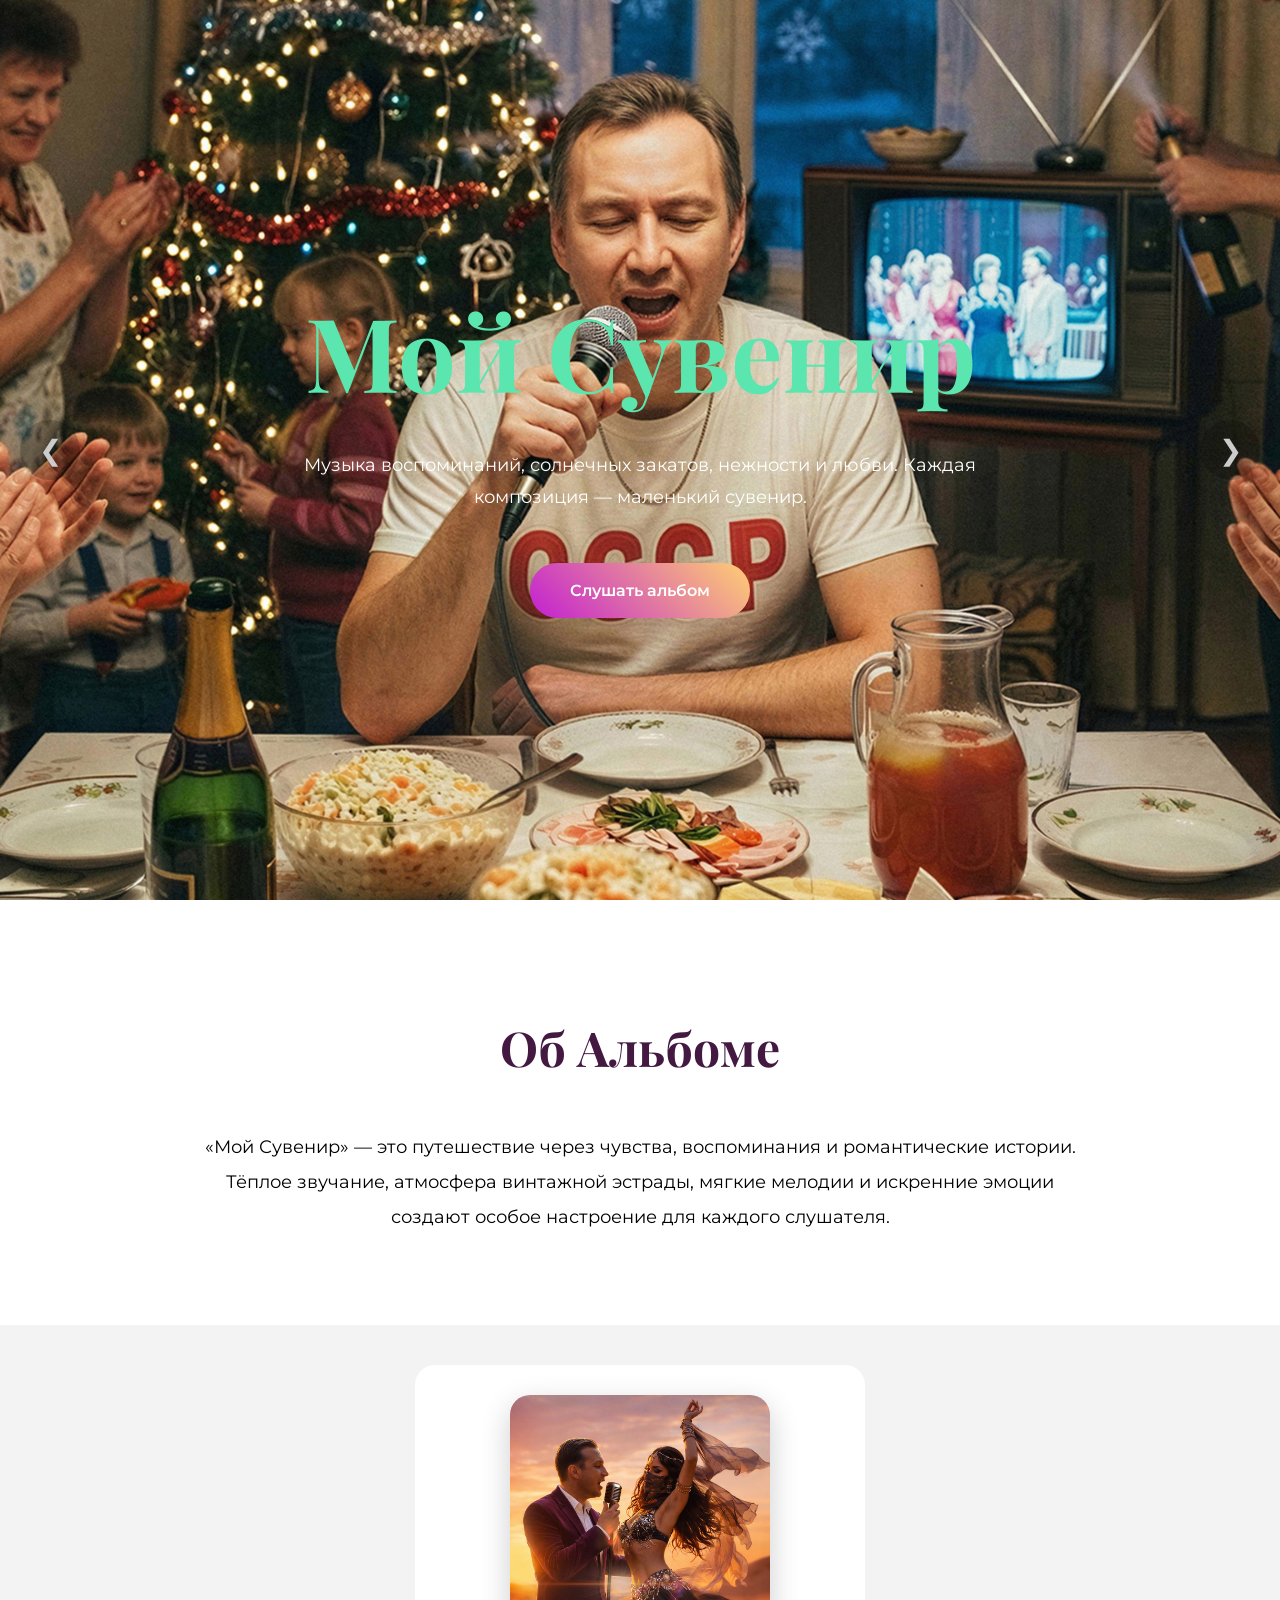
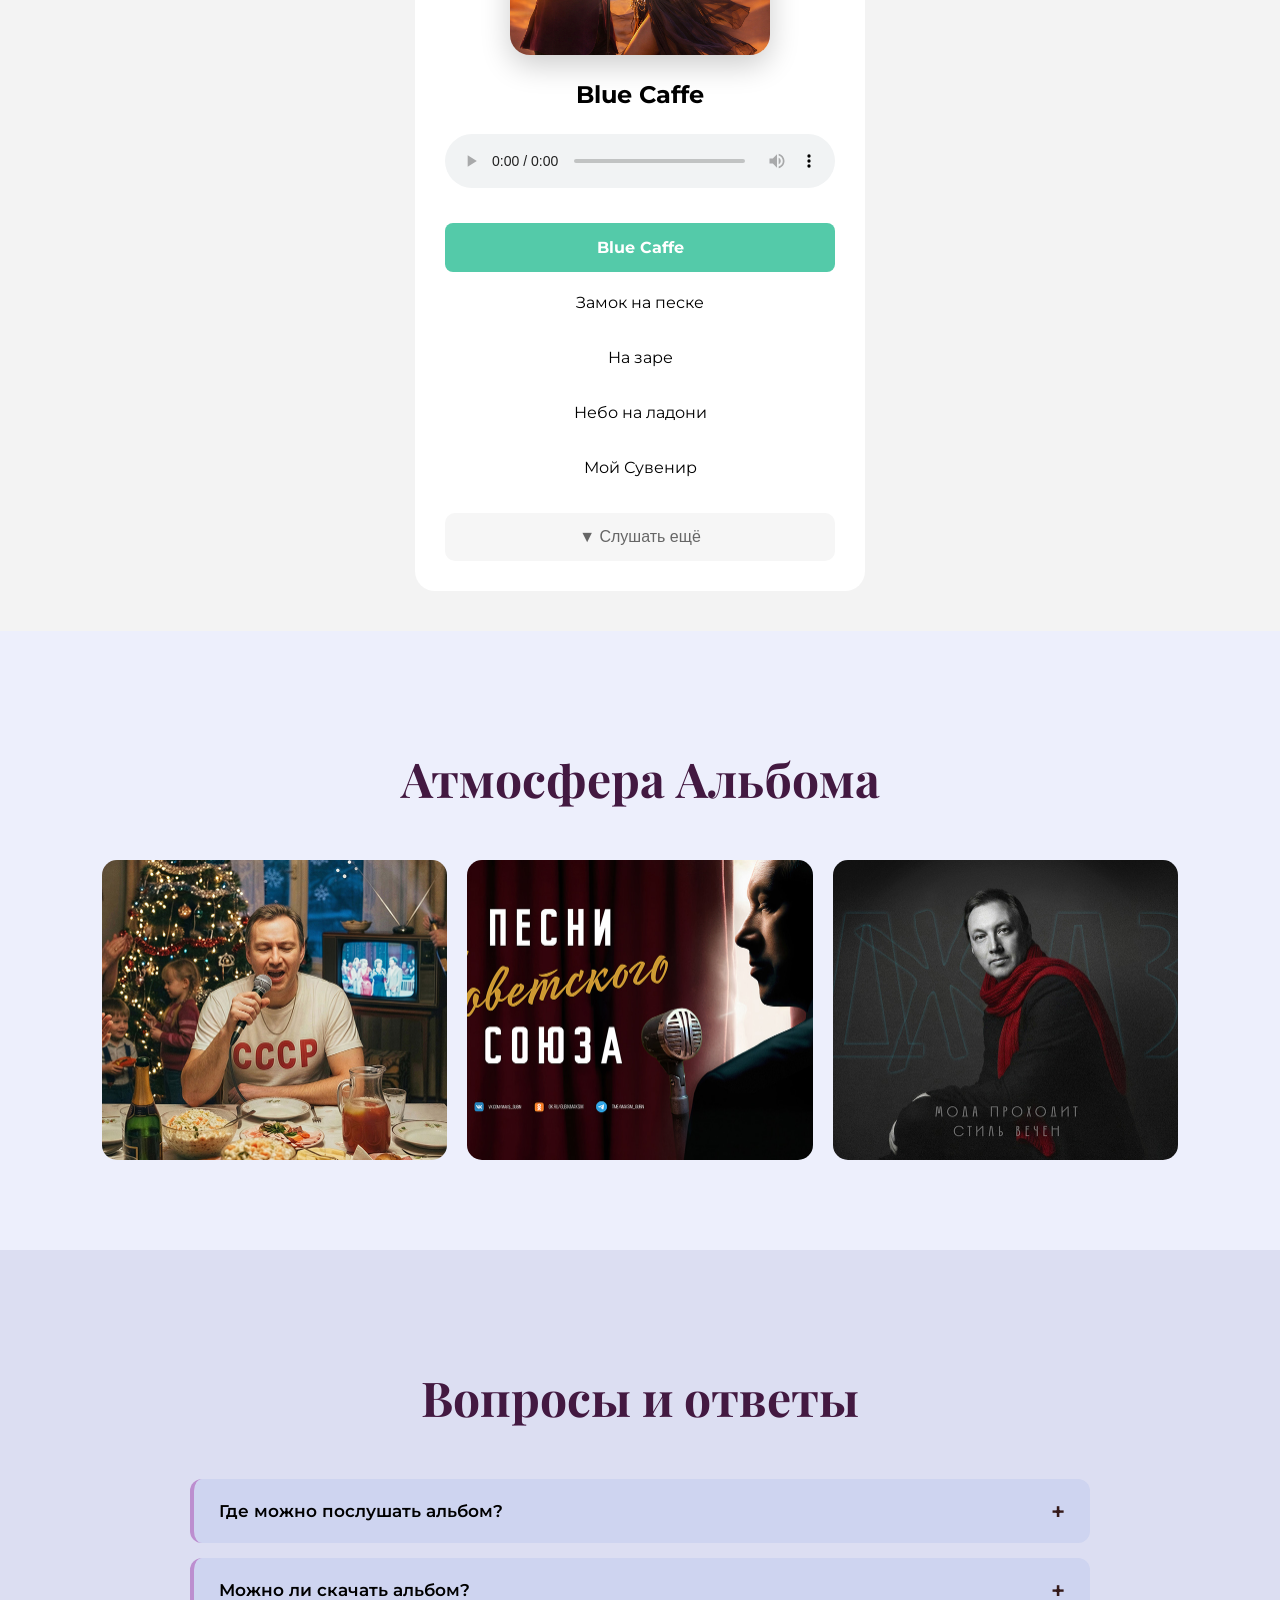
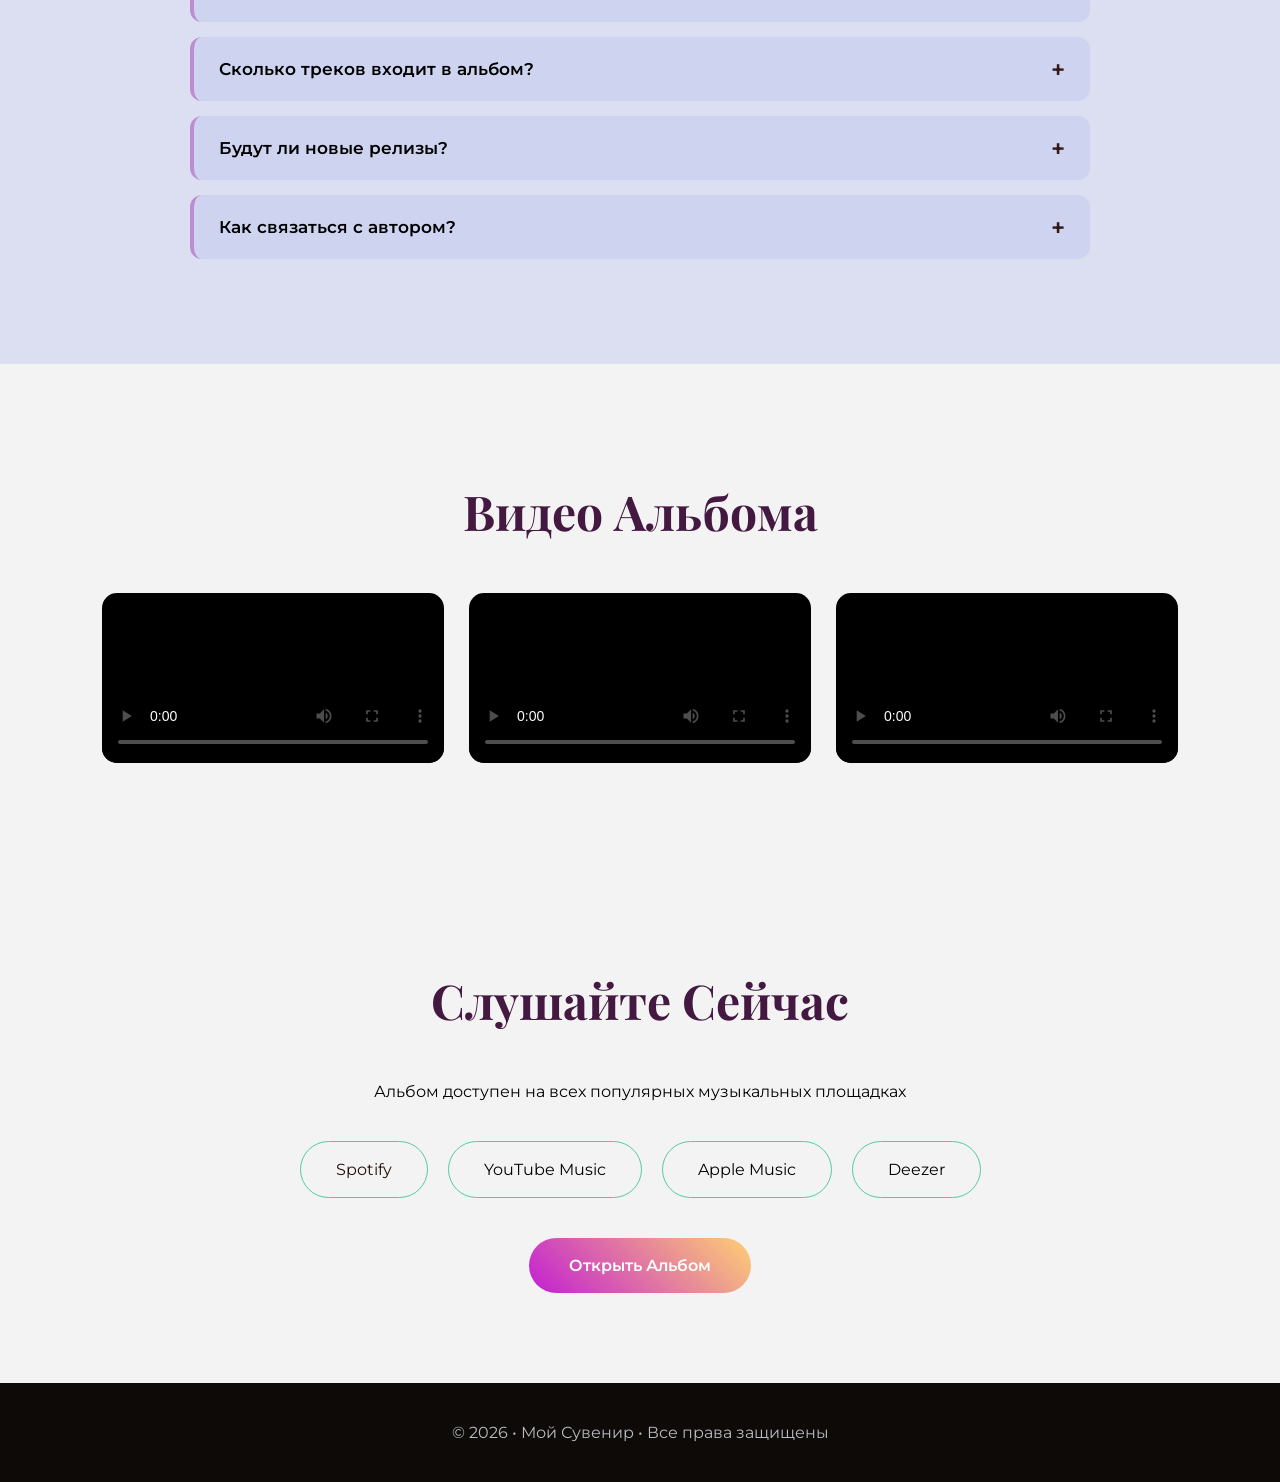
==== commit bf5a3da3: "Update index.html" ====
--- a/index.html
+++ b/index.html
@@ -879,15 +879,15 @@
 
 <div class="video-grid">
 
-    <video controls>
+    <video controls playsinline poster="preview1.jpg>
         <source src="gallery01.mp4" type="video/mp4">
     </video>
 
-    <video controls>
+    <video controls playsinline poster="preview2.jpg>
         <source src="gallery02.mp4" type="video/mp4">
     </video>
 
-    <video controls>
+    <video controls playsinline poster="preview3.jpg>
         <source src="gallery03.mp4" type="video/mp4">
     </video>
 
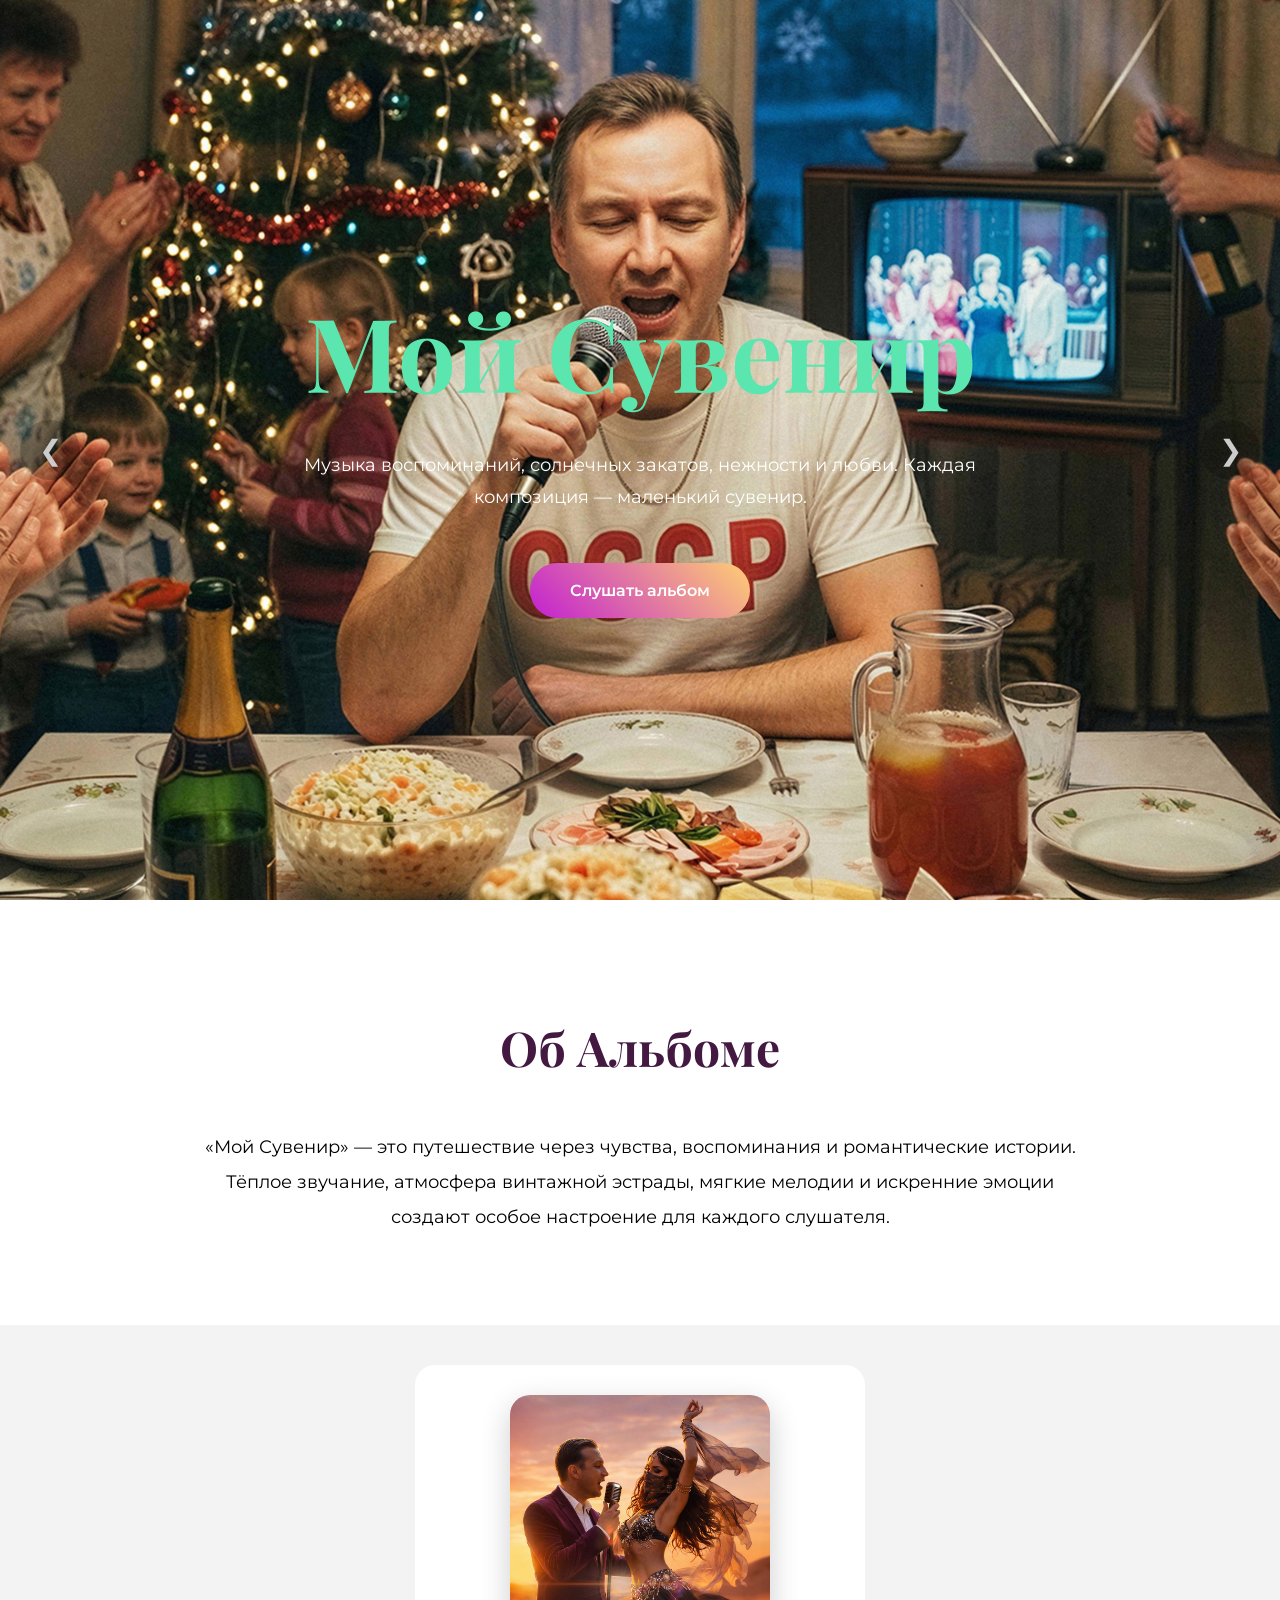
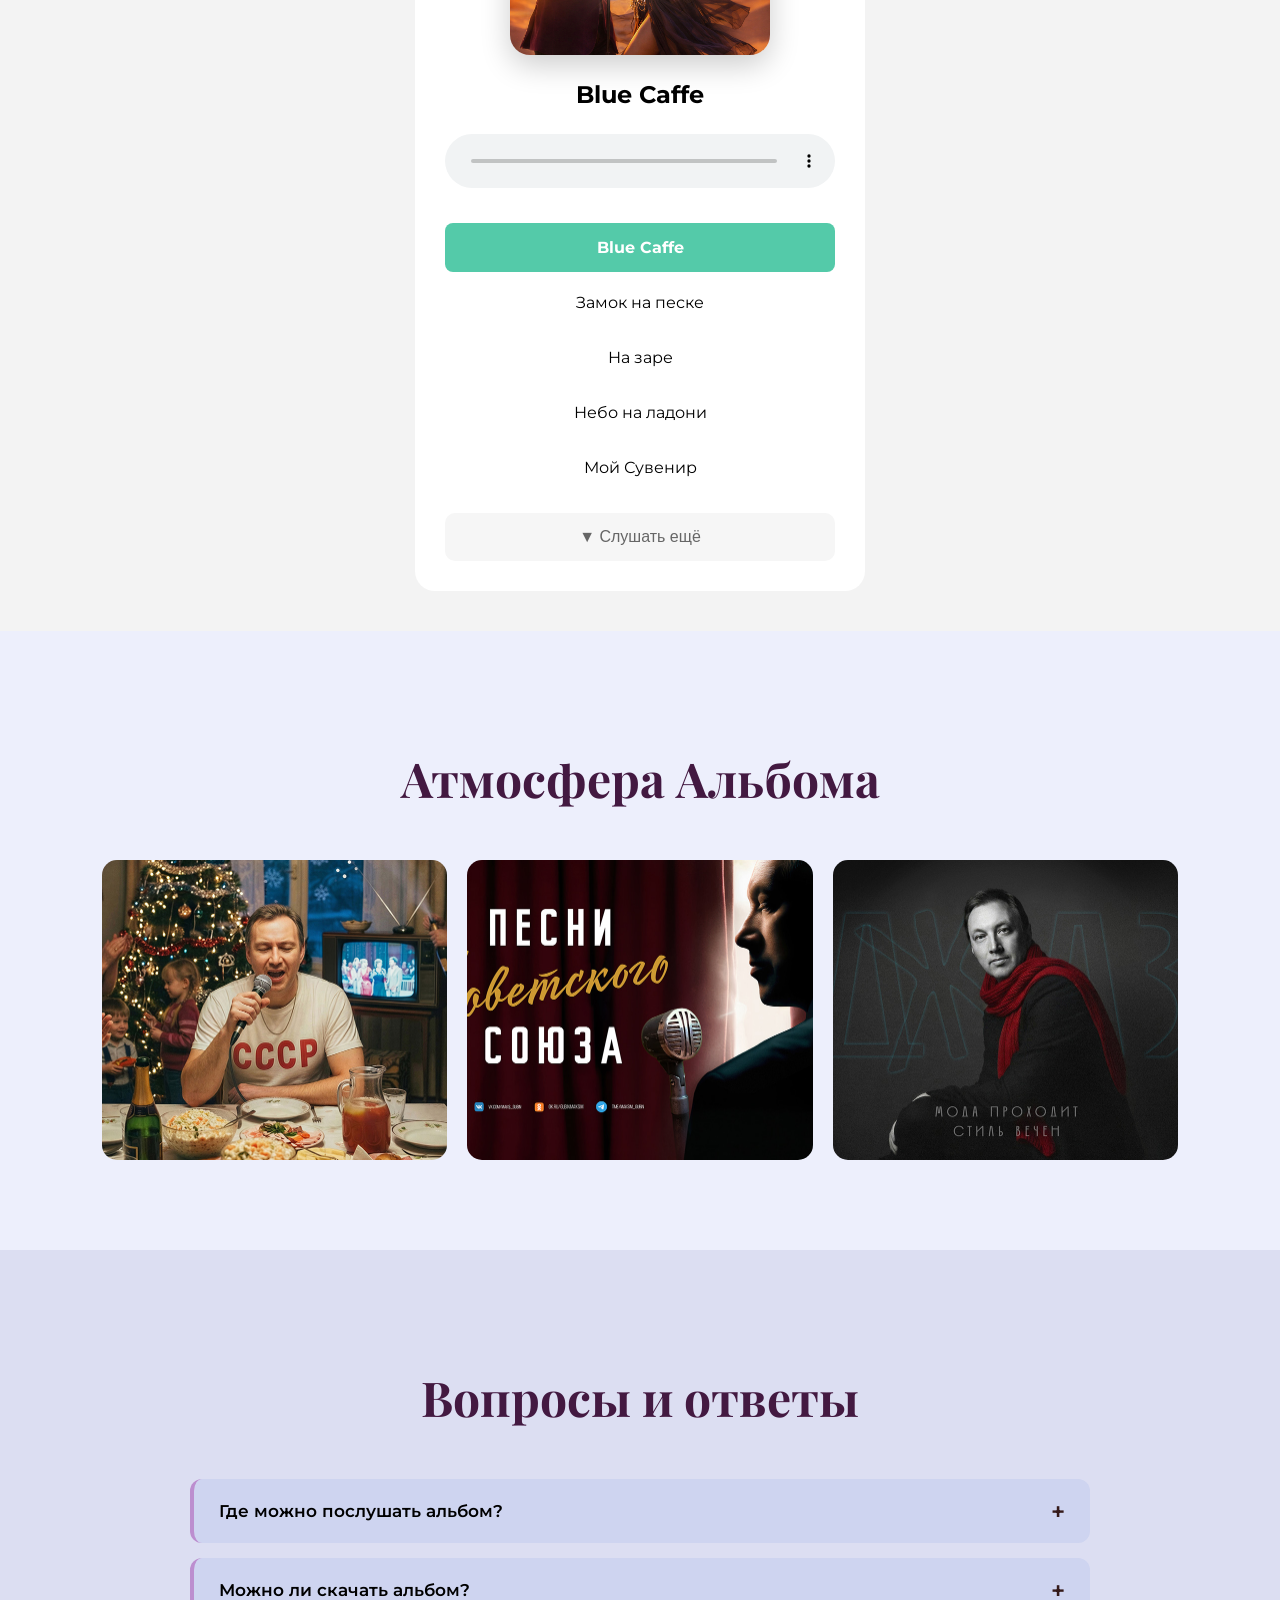
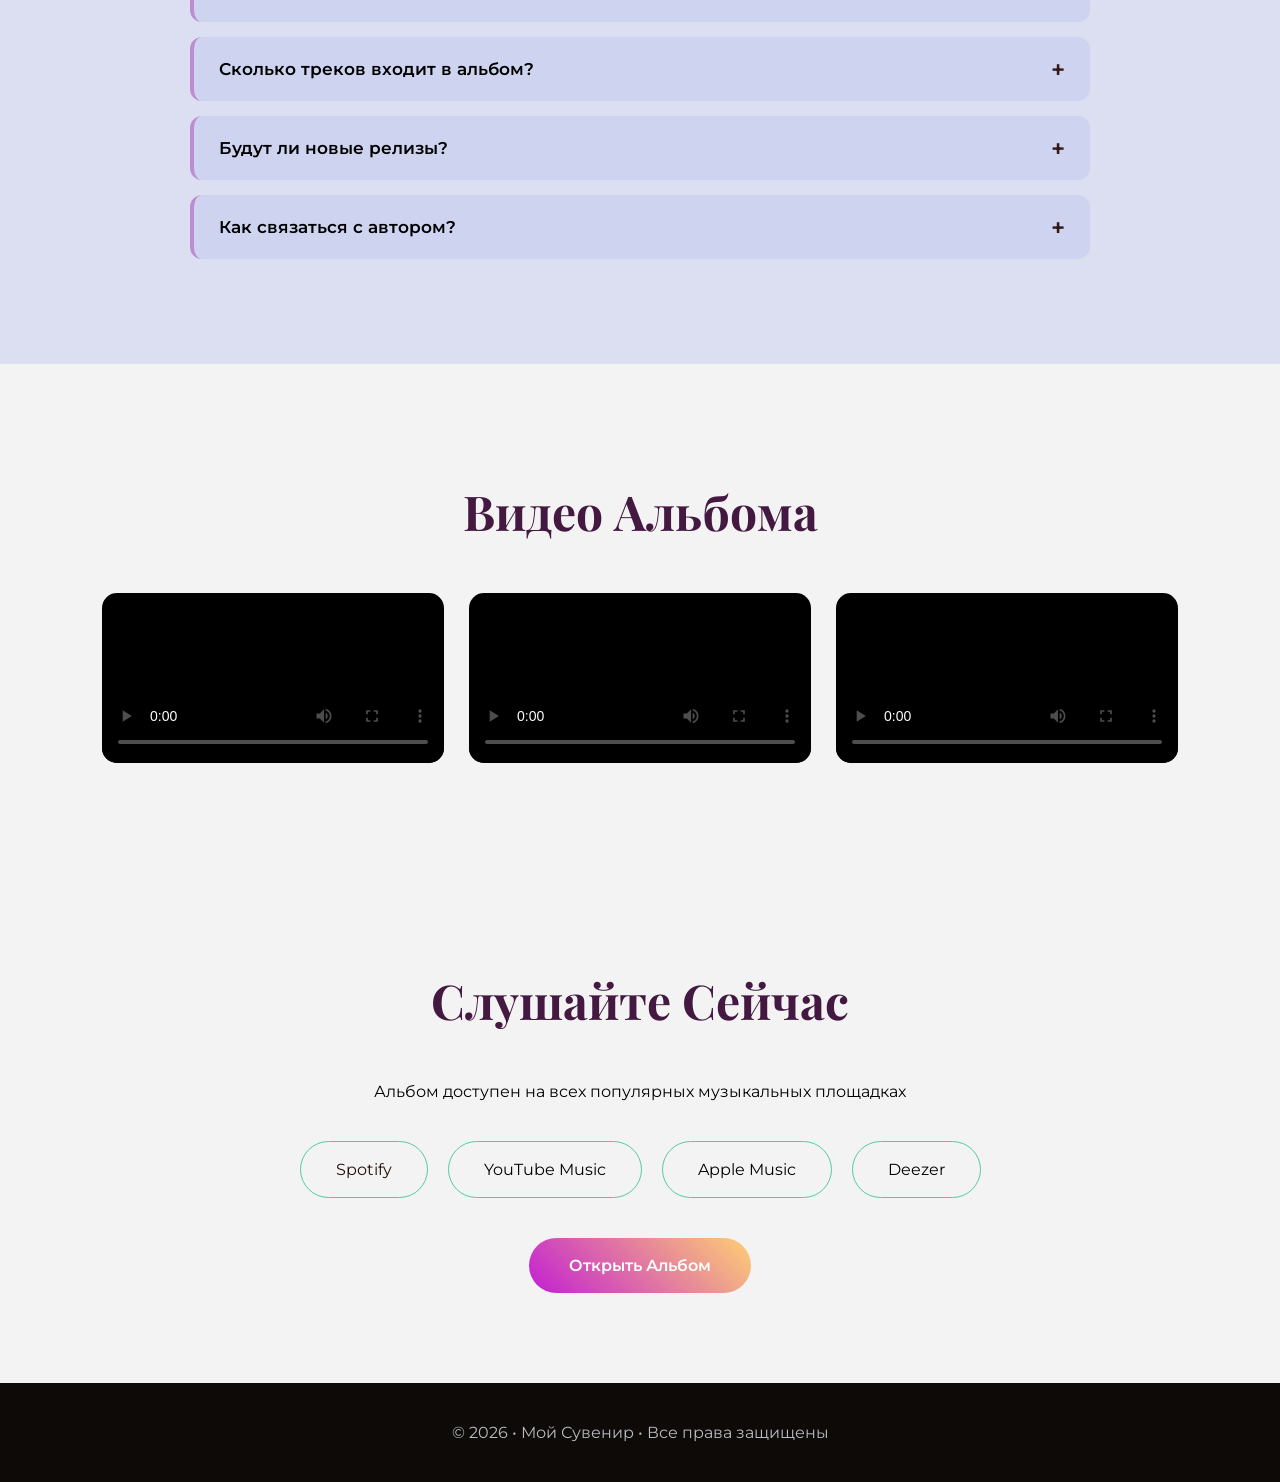
==== commit 5b24dcf4: "Update index.html" ====
--- a/index.html
+++ b/index.html
@@ -879,15 +879,15 @@
 
 <div class="video-grid">
 
-    <video controls playsinline poster="preview1.jpg>
+    <video controls playsinline poster="preview1.jpg">
         <source src="gallery01.mp4" type="video/mp4">
     </video>
 
-    <video controls playsinline poster="preview2.jpg>
+    <video controls playsinline poster="preview2.jpg">
         <source src="gallery02.mp4" type="video/mp4">
     </video>
 
-    <video controls playsinline poster="preview3.jpg>
+    <video controls playsinline poster="preview3.jpg">
         <source src="gallery03.mp4" type="video/mp4">
     </video>
 
